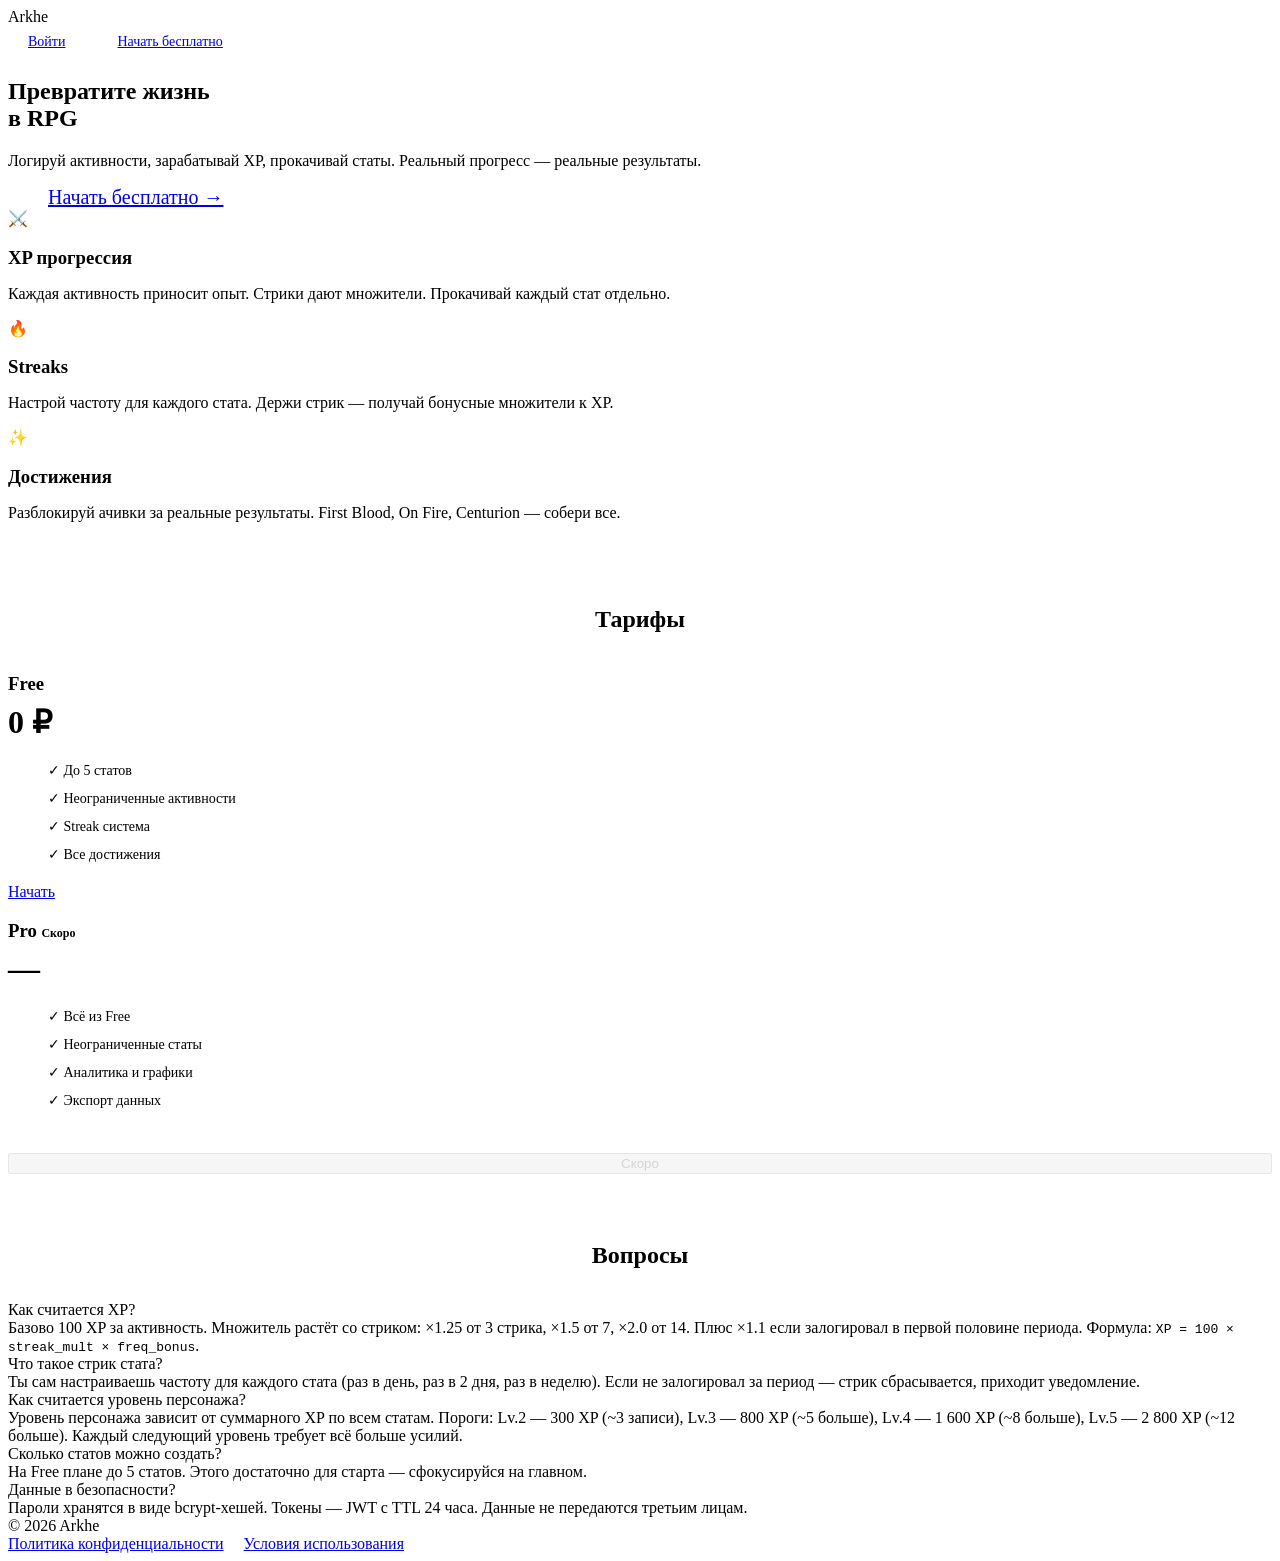
==== web/index.html @ 3afa222e "feat: Arkhe v1.0.0 — gamification RPG platform Complete implementation of Arkhe, a gamification SaaS" ====
<!DOCTYPE html>
<html lang="ru">
<head>
  <meta charset="UTF-8">
  <meta name="viewport" content="width=device-width, initial-scale=1.0">
  <title>Arkhe — Превратите жизнь в RPG</title>
  <meta name="description" content="Arkhe — геймификация реальной жизни. Логируй активности, прокачивай статы, расти каждый день.">
  <meta property="og:title" content="Arkhe — Превратите жизнь в RPG">
  <meta property="og:description" content="Логируй активности, зарабатывай XP, прокачивай персонажа.">
  <meta property="og:image" content="/assets/og.png">
  <link rel="stylesheet" href="/assets/style.css">
</head>
<body>
  <div class="container">
    <nav class="landing-nav">
      <div class="logo">Arkhe</div>
      <div style="display:flex;gap:12px;">
        <a href="/app.html" class="btn btn-ghost" style="padding:8px 20px;font-size:14px;">Войти</a>
        <a href="/app.html" class="btn btn-primary" style="padding:8px 20px;font-size:14px;">Начать бесплатно</a>
      </div>
    </nav>

    <!-- Hero -->
    <section class="hero">
      <h1>Превратите жизнь<br>в <span class="text-accent">RPG</span></h1>
      <p>Логируй активности, зарабатывай XP, прокачивай статы. Реальный прогресс — реальные результаты.</p>
      <a href="/app.html" class="btn btn-primary" style="font-size:20px;padding:16px 40px;">Начать бесплатно →</a>
    </section>

    <!-- Features -->
    <section>
      <div class="features-grid">
        <div class="feature-card">
          <div class="feature-icon">⚔️</div>
          <h3 style="margin-bottom:8px;">XP прогрессия</h3>
          <p class="text-muted">Каждая активность приносит опыт. Стрики дают множители. Прокачивай каждый стат отдельно.</p>
        </div>
        <div class="feature-card">
          <div class="feature-icon">🔥</div>
          <h3 style="margin-bottom:8px;">Streaks</h3>
          <p class="text-muted">Настрой частоту для каждого стата. Держи стрик — получай бонусные множители к XP.</p>
        </div>
        <div class="feature-card">
          <div class="feature-icon">✨</div>
          <h3 style="margin-bottom:8px;">Достижения</h3>
          <p class="text-muted">Разблокируй ачивки за реальные результаты. First Blood, On Fire, Centurion — собери все.</p>
        </div>
      </div>
    </section>

    <!-- Pricing -->
    <section style="padding:48px 0;">
      <h2 style="text-align:center;margin-bottom:40px;">Тарифы</h2>
      <div class="pricing-grid">
        <div class="pricing-card card">
          <h3 style="margin-bottom:8px;">Free</h3>
          <div style="font-size:32px;font-weight:600;margin-bottom:16px;">0 ₽</div>
          <ul style="list-style:none;color:var(--text-muted);font-size:14px;line-height:2;">
            <li>✓ До 5 статов</li>
            <li>✓ Неограниченные активности</li>
            <li>✓ Streak система</li>
            <li>✓ Все достижения</li>
          </ul>
          <a href="/app.html" class="btn btn-ghost" style="width:100%;margin-top:24px;">Начать</a>
        </div>
        <div class="pricing-card card featured">
          <h3 style="margin-bottom:8px;">Pro <span style="font-size:12px;color:var(--accent-glow);">Скоро</span></h3>
          <div style="font-size:32px;font-weight:600;margin-bottom:16px;">—</div>
          <ul style="list-style:none;color:var(--text-muted);font-size:14px;line-height:2;">
            <li>✓ Всё из Free</li>
            <li>✓ Неограниченные статы</li>
            <li>✓ Аналитика и графики</li>
            <li>✓ Экспорт данных</li>
          </ul>
          <button class="btn btn-primary" style="width:100%;margin-top:24px;opacity:0.5;" disabled>Скоро</button>
        </div>
      </div>
    </section>

    <!-- FAQ -->
    <section class="faq">
      <h2 style="text-align:center;margin-bottom:32px;">Вопросы</h2>
      <div class="faq-item">
        <div class="faq-q">Как считается XP?</div>
        <div class="faq-a">Базово 100 XP за активность. Множитель растёт со стриком: ×1.25 от 3 стрика, ×1.5 от 7, ×2.0 от 14. Плюс ×1.1 если залогировал в первой половине периода. Формула: <code>XP = 100 × streak_mult × freq_bonus</code>.</div>
      </div>
      <div class="faq-item">
        <div class="faq-q">Что такое стрик стата?</div>
        <div class="faq-a">Ты сам настраиваешь частоту для каждого стата (раз в день, раз в 2 дня, раз в неделю). Если не залогировал за период — стрик сбрасывается, приходит уведомление.</div>
      </div>
      <div class="faq-item">
        <div class="faq-q">Как считается уровень персонажа?</div>
        <div class="faq-a">Уровень персонажа зависит от суммарного XP по всем статам. Пороги: Lv.2 — 300 XP (~3 записи), Lv.3 — 800 XP (~5 больше), Lv.4 — 1 600 XP (~8 больше), Lv.5 — 2 800 XP (~12 больше). Каждый следующий уровень требует всё больше усилий.</div>
      </div>
      <div class="faq-item">
        <div class="faq-q">Сколько статов можно создать?</div>
        <div class="faq-a">На Free плане до 5 статов. Этого достаточно для старта — сфокусируйся на главном.</div>
      </div>
      <div class="faq-item">
        <div class="faq-q">Данные в безопасности?</div>
        <div class="faq-a">Пароли хранятся в виде bcrypt-хешей. Токены — JWT с TTL 24 часа. Данные не передаются третьим лицам.</div>
      </div>
    </section>

    <footer>
      <span>© 2026 Arkhe</span>
      <div style="display:flex;gap:20px;">
        <a href="/privacy.html">Политика конфиденциальности</a>
        <a href="/terms.html">Условия использования</a>
      </div>
    </footer>
  </div>
</body>
</html>
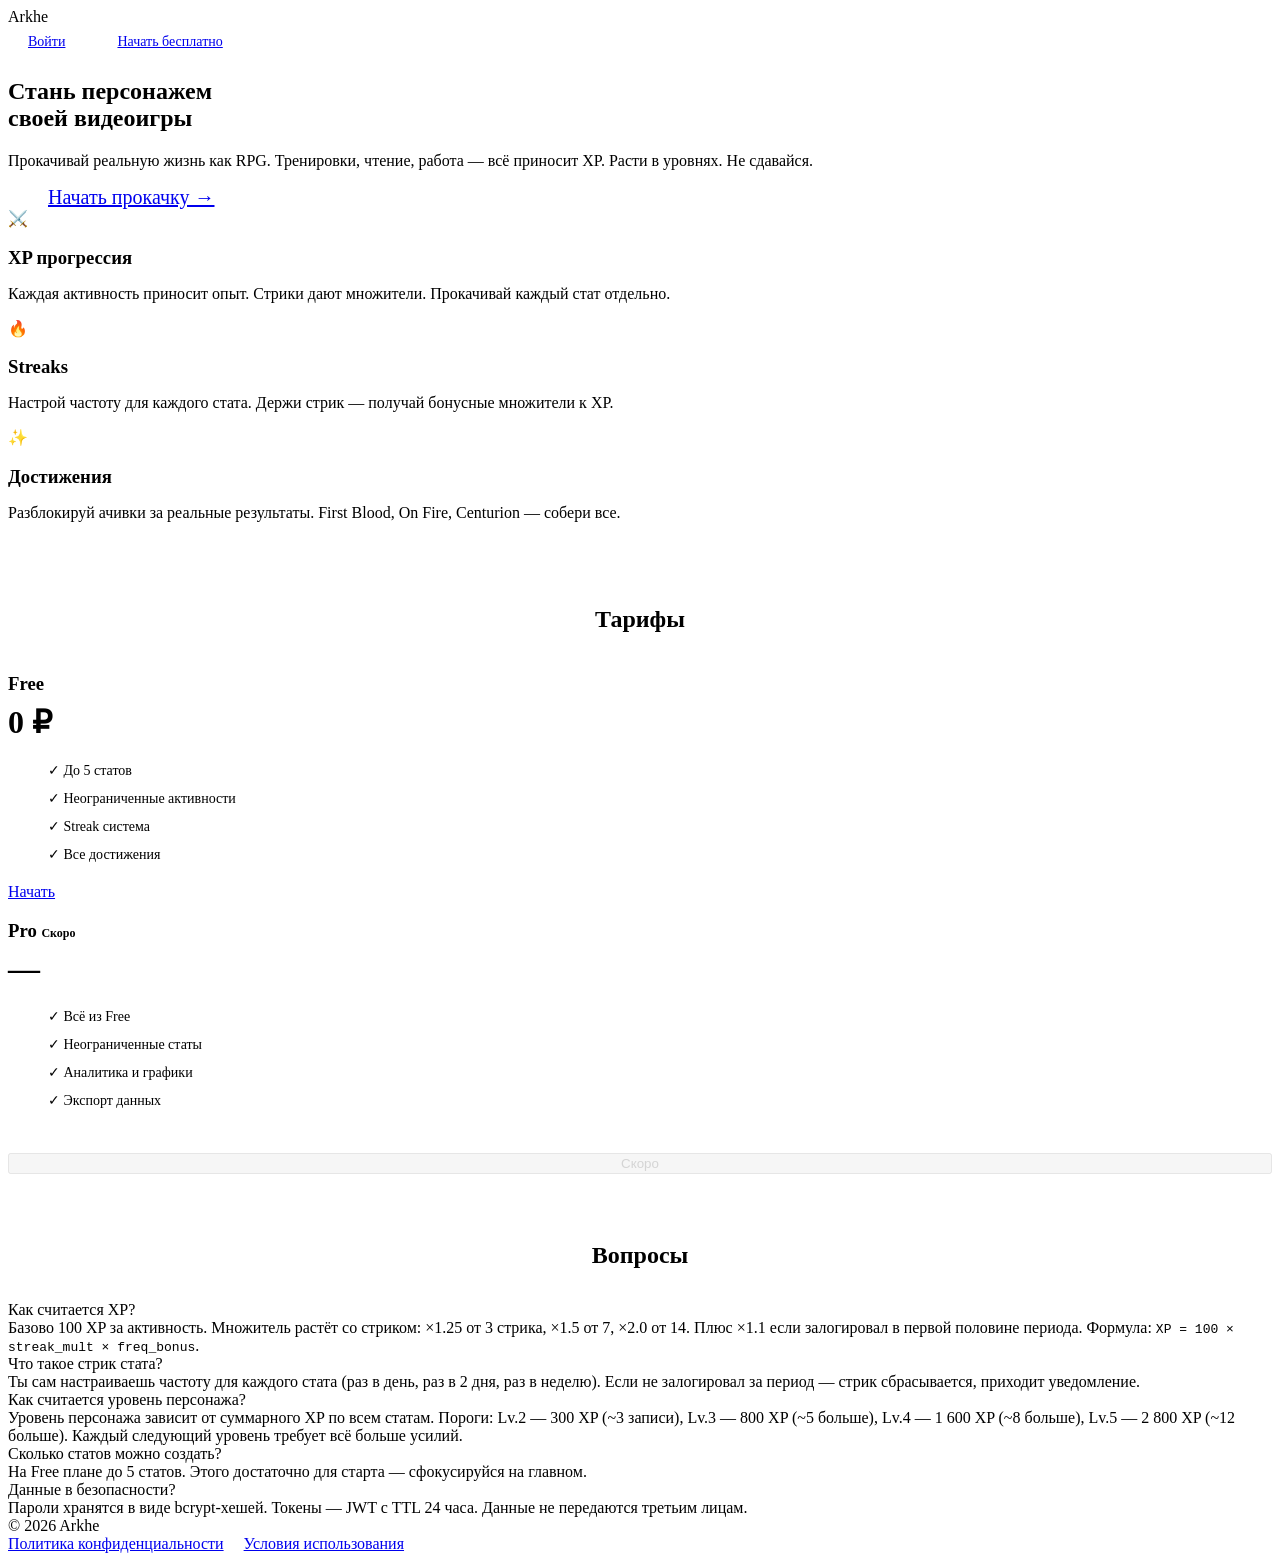
==== commit 700977fe: "feat: major feature update — mobile, i18n, achievements, analytics, UX - Mobile-first responsive red" ====
--- a/web/index.html
+++ b/web/index.html
@@ -22,9 +22,9 @@
 
     <!-- Hero -->
     <section class="hero">
-      <h1>Превратите жизнь<br>в <span class="text-accent">RPG</span></h1>
-      <p>Логируй активности, зарабатывай XP, прокачивай статы. Реальный прогресс — реальные результаты.</p>
-      <a href="/app.html" class="btn btn-primary" style="font-size:20px;padding:16px 40px;">Начать бесплатно →</a>
+      <h1>Стань персонажем<br>своей <span class="text-accent">видеоигры</span></h1>
+      <p>Прокачивай реальную жизнь как RPG. Тренировки, чтение, работа — всё приносит XP. Расти в уровнях. Не сдавайся.</p>
+      <a href="/app.html" class="btn btn-primary" style="font-size:20px;padding:16px 40px;">Начать прокачку →</a>
     </section>
 
     <!-- Features -->
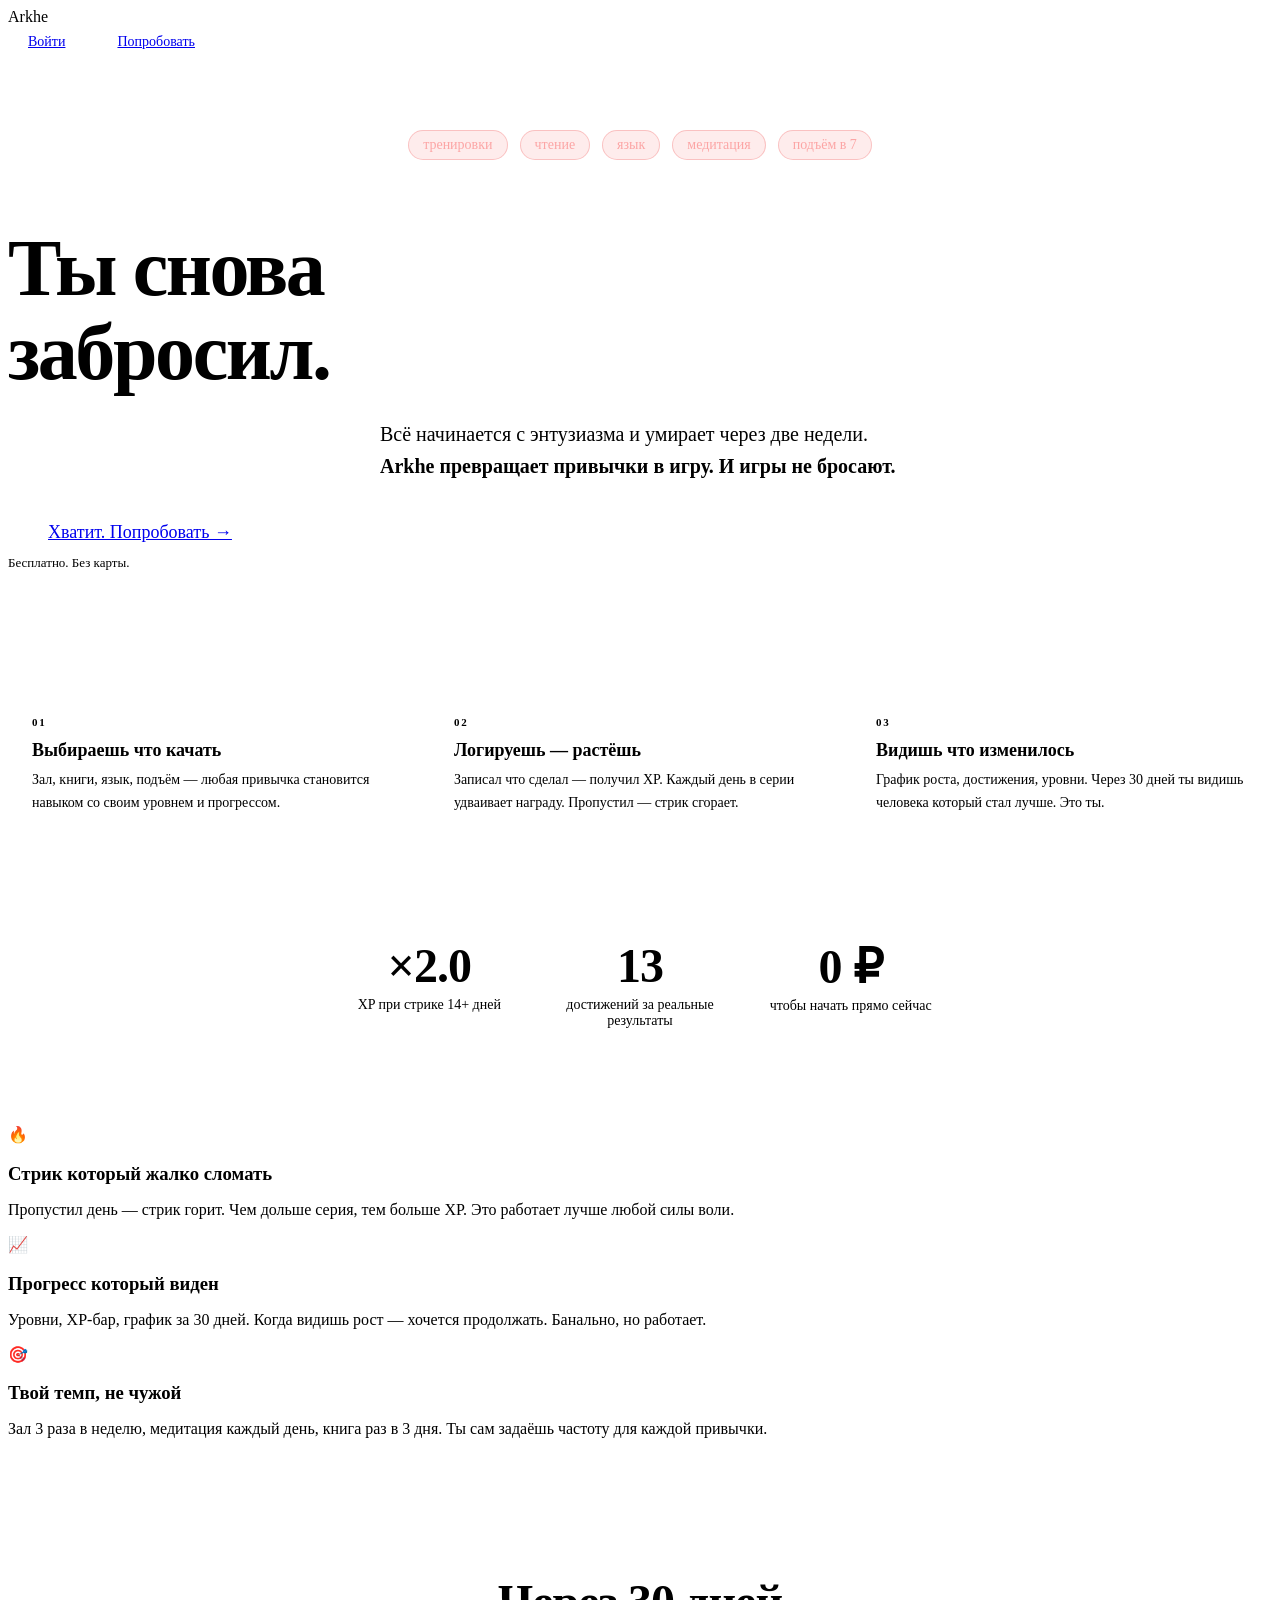
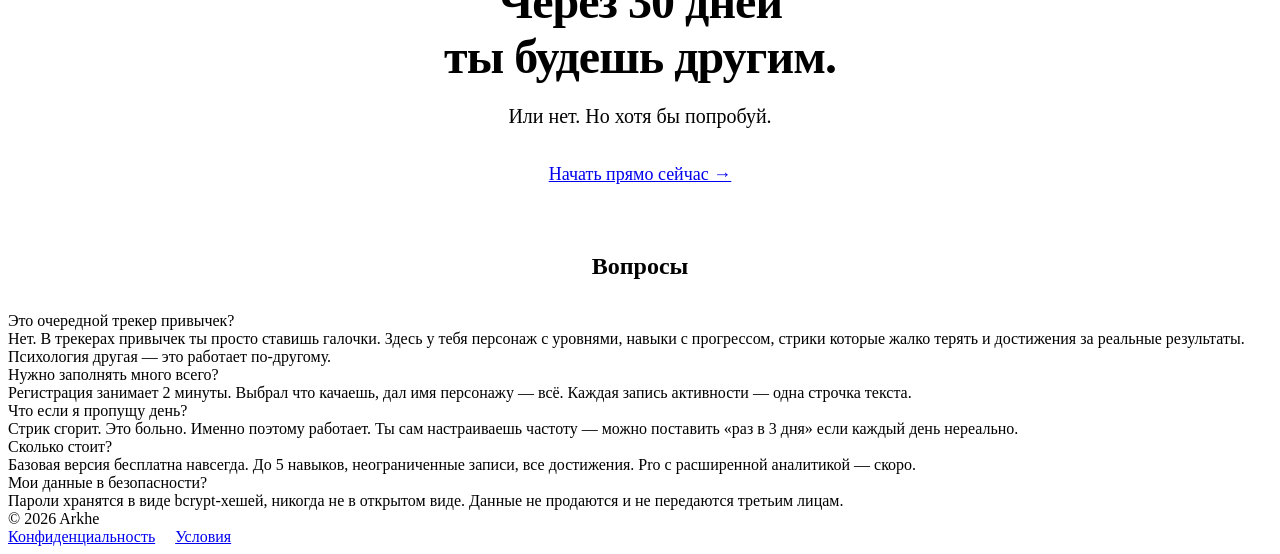
==== commit 897fc8ec: "feat: provocative landing redesign + CLAUDE.md Landing: new bold copy "Ты снова забросил" — hits pai" ====
--- a/web/index.html
+++ b/web/index.html
@@ -3,12 +3,126 @@
 <head>
   <meta charset="UTF-8">
   <meta name="viewport" content="width=device-width, initial-scale=1.0">
-  <title>Arkhe — Превратите жизнь в RPG</title>
-  <meta name="description" content="Arkhe — геймификация реальной жизни. Логируй активности, прокачивай статы, расти каждый день.">
-  <meta property="og:title" content="Arkhe — Превратите жизнь в RPG">
-  <meta property="og:description" content="Логируй активности, зарабатывай XP, прокачивай персонажа.">
+  <title>Arkhe — Ты снова забросил?</title>
+  <meta name="description" content="Тренировки. Язык. Чтение. Всё начинается и умирает через 2 недели. Arkhe превращает привычки в игру — и игры не бросают.">
+  <meta property="og:title" content="Ты снова забросил?">
+  <meta property="og:description" content="Arkhe превращает привычки в игру. И игры не бросают.">
   <meta property="og:image" content="/assets/og.png">
   <link rel="stylesheet" href="/assets/style.css">
+  <style>
+    /* ── Landing-only overrides ── */
+    .hero-punch {
+      font-size: clamp(40px, 8vw, 80px);
+      font-weight: 600;
+      letter-spacing: -0.03em;
+      line-height: 1.05;
+      margin-bottom: 24px;
+    }
+    .hero-punch .dim { color: var(--text-muted); }
+    .hero-punch .hit { color: var(--text); }
+
+    .hero-sub {
+      font-size: clamp(16px, 2.5vw, 20px);
+      color: var(--text-muted);
+      max-width: 520px;
+      margin: 0 auto 40px;
+      line-height: 1.6;
+    }
+    .hero-sub strong { color: var(--text); font-weight: 600; }
+
+    .pain-list {
+      display: flex;
+      gap: 12px;
+      justify-content: center;
+      flex-wrap: wrap;
+      margin-bottom: 20px;
+    }
+    .pain-tag {
+      background: rgba(239,68,68,0.1);
+      border: 1px solid rgba(239,68,68,0.25);
+      color: #fca5a5;
+      border-radius: 999px;
+      padding: 6px 14px;
+      font-size: 14px;
+      font-weight: 500;
+      animation: fadeIn 400ms ease both;
+    }
+
+    .hero-divider {
+      width: 40px;
+      height: 2px;
+      background: var(--accent);
+      margin: 32px auto;
+      border-radius: 999px;
+    }
+
+    .how-grid {
+      display: grid;
+      grid-template-columns: repeat(auto-fit, minmax(220px, 1fr));
+      gap: 2px;
+      background: var(--border);
+      border-radius: var(--radius);
+      overflow: hidden;
+      margin: 48px 0;
+    }
+    .how-step {
+      background: var(--surface);
+      padding: 28px 24px;
+    }
+    .how-num {
+      font-size: 11px;
+      font-weight: 700;
+      letter-spacing: 0.15em;
+      color: var(--accent-glow);
+      text-transform: uppercase;
+      margin-bottom: 12px;
+    }
+    .how-title { font-size: 18px; font-weight: 600; margin-bottom: 8px; }
+    .how-desc  { font-size: 14px; color: var(--text-muted); line-height: 1.6; }
+
+    .social-proof {
+      text-align: center;
+      padding: 48px 0;
+      border-top: 1px solid var(--border);
+      border-bottom: 1px solid var(--border);
+      margin: 48px 0;
+    }
+    .social-proof-num {
+      font-size: 48px;
+      font-weight: 600;
+      color: var(--accent-glow);
+      letter-spacing: -0.02em;
+    }
+    .social-proof-label {
+      font-size: 14px;
+      color: var(--text-muted);
+      margin-top: 4px;
+    }
+    .proof-grid {
+      display: grid;
+      grid-template-columns: repeat(3, 1fr);
+      gap: 32px;
+      max-width: 600px;
+      margin: 0 auto;
+    }
+
+    .cta-section {
+      text-align: center;
+      padding: 80px 0 48px;
+    }
+    .cta-section h2 {
+      font-size: clamp(28px, 5vw, 48px);
+      margin-bottom: 16px;
+      letter-spacing: -0.02em;
+    }
+
+    @media (max-width: 640px) {
+      .hero-punch { font-size: 36px; }
+      .how-grid { grid-template-columns: 1fr; }
+      .proof-grid { grid-template-columns: repeat(3, 1fr); gap: 16px; }
+      .social-proof-num { font-size: 32px; }
+    }
+  </style>
 </head>
 <body>
   <div class="container">
@@ -16,97 +130,130 @@
       <div class="logo">Arkhe</div>
       <div style="display:flex;gap:12px;">
         <a href="/app.html" class="btn btn-ghost" style="padding:8px 20px;font-size:14px;">Войти</a>
-        <a href="/app.html" class="btn btn-primary" style="padding:8px 20px;font-size:14px;">Начать бесплатно</a>
+        <a href="/app.html" class="btn btn-primary" style="padding:8px 20px;font-size:14px;">Попробовать</a>
       </div>
     </nav>
 
     <!-- Hero -->
-    <section class="hero">
-      <h1>Стань персонажем<br>своей <span class="text-accent">видеоигры</span></h1>
-      <p>Прокачивай реальную жизнь как RPG. Тренировки, чтение, работа — всё приносит XP. Расти в уровнях. Не сдавайся.</p>
-      <a href="/app.html" class="btn btn-primary" style="font-size:20px;padding:16px 40px;">Начать прокачку →</a>
-    </section>
+    <section class="hero" style="padding:72px 0 56px;">
+      <div class="pain-list">
+        <span class="pain-tag">тренировки</span>
+        <span class="pain-tag" style="animation-delay:80ms">чтение</span>
+        <span class="pain-tag" style="animation-delay:160ms">язык</span>
+        <span class="pain-tag" style="animation-delay:240ms">медитация</span>
+        <span class="pain-tag" style="animation-delay:320ms">подъём в 7</span>
+      </div>
+      <h1 class="hero-punch">
+        <span class="dim">Ты снова</span><br>
+        <span class="hit">забросил.</span>
+      </h1>
+      <p class="hero-sub">
+        Всё начинается с энтузиазма и умирает через две недели.<br>
+        <strong>Arkhe превращает привычки в игру. И игры не бросают.</strong>
+      </p>
+      <a href="/app.html" class="btn btn-primary" style="font-size:18px;padding:16px 40px;">
+        Хватит. Попробовать →
+      </a>
+      <p style="font-size:13px;color:var(--text-muted);margin-top:12px;">Бесплатно. Без карты.</p>
+    </section>
+
+    <!-- How it works -->
+    <div class="how-grid">
+      <div class="how-step">
+        <div class="how-num">01</div>
+        <div class="how-title">Выбираешь что качать</div>
+        <div class="how-desc">Зал, книги, язык, подъём — любая привычка становится навыком со своим уровнем и прогрессом.</div>
+      </div>
+      <div class="how-step">
+        <div class="how-num">02</div>
+        <div class="how-title">Логируешь — растёшь</div>
+        <div class="how-desc">Записал что сделал — получил XP. Каждый день в серии удваивает награду. Пропустил — стрик сгорает.</div>
+      </div>
+      <div class="how-step">
+        <div class="how-num">03</div>
+        <div class="how-title">Видишь что изменилось</div>
+        <div class="how-desc">График роста, достижения, уровни. Через 30 дней ты видишь человека который стал лучше. Это ты.</div>
+      </div>
+    </div>
+
+    <!-- Social proof -->
+    <div class="social-proof">
+      <div class="proof-grid">
+        <div>
+          <div class="social-proof-num">×2.0</div>
+          <div class="social-proof-label">XP при стрике 14+ дней</div>
+        </div>
+        <div>
+          <div class="social-proof-num">13</div>
+          <div class="social-proof-label">достижений за реальные результаты</div>
+        </div>
+        <div>
+          <div class="social-proof-num">0 ₽</div>
+          <div class="social-proof-label">чтобы начать прямо сейчас</div>
+        </div>
+      </div>
+    </div>
 
     <!-- Features -->
     <section>
       <div class="features-grid">
         <div class="feature-card">
-          <div class="feature-icon">⚔️</div>
-          <h3 style="margin-bottom:8px;">XP прогрессия</h3>
-          <p class="text-muted">Каждая активность приносит опыт. Стрики дают множители. Прокачивай каждый стат отдельно.</p>
+          <div class="feature-icon">🔥</div>
+          <h3 style="margin-bottom:8px;">Стрик который жалко сломать</h3>
+          <p class="text-muted">Пропустил день — стрик горит. Чем дольше серия, тем больше XP. Это работает лучше любой силы воли.</p>
         </div>
         <div class="feature-card">
-          <div class="feature-icon">🔥</div>
-          <h3 style="margin-bottom:8px;">Streaks</h3>
-          <p class="text-muted">Настрой частоту для каждого стата. Держи стрик — получай бонусные множители к XP.</p>
+          <div class="feature-icon">📈</div>
+          <h3 style="margin-bottom:8px;">Прогресс который виден</h3>
+          <p class="text-muted">Уровни, XP-бар, график за 30 дней. Когда видишь рост — хочется продолжать. Банально, но работает.</p>
         </div>
         <div class="feature-card">
-          <div class="feature-icon">✨</div>
-          <h3 style="margin-bottom:8px;">Достижения</h3>
-          <p class="text-muted">Разблокируй ачивки за реальные результаты. First Blood, On Fire, Centurion — собери все.</p>
-        </div>
-      </div>
-    </section>
-
-    <!-- Pricing -->
-    <section style="padding:48px 0;">
-      <h2 style="text-align:center;margin-bottom:40px;">Тарифы</h2>
-      <div class="pricing-grid">
-        <div class="pricing-card card">
-          <h3 style="margin-bottom:8px;">Free</h3>
-          <div style="font-size:32px;font-weight:600;margin-bottom:16px;">0 ₽</div>
-          <ul style="list-style:none;color:var(--text-muted);font-size:14px;line-height:2;">
-            <li>✓ До 5 статов</li>
-            <li>✓ Неограниченные активности</li>
-            <li>✓ Streak система</li>
-            <li>✓ Все достижения</li>
-          </ul>
-          <a href="/app.html" class="btn btn-ghost" style="width:100%;margin-top:24px;">Начать</a>
-        </div>
-        <div class="pricing-card card featured">
-          <h3 style="margin-bottom:8px;">Pro <span style="font-size:12px;color:var(--accent-glow);">Скоро</span></h3>
-          <div style="font-size:32px;font-weight:600;margin-bottom:16px;">—</div>
-          <ul style="list-style:none;color:var(--text-muted);font-size:14px;line-height:2;">
-            <li>✓ Всё из Free</li>
-            <li>✓ Неограниченные статы</li>
-            <li>✓ Аналитика и графики</li>
-            <li>✓ Экспорт данных</li>
-          </ul>
-          <button class="btn btn-primary" style="width:100%;margin-top:24px;opacity:0.5;" disabled>Скоро</button>
-        </div>
-      </div>
+          <div class="feature-icon">🎯</div>
+          <h3 style="margin-bottom:8px;">Твой темп, не чужой</h3>
+          <p class="text-muted">Зал 3 раза в неделю, медитация каждый день, книга раз в 3 дня. Ты сам задаёшь частоту для каждой привычки.</p>
+        </div>
+      </div>
+    </section>
+
+    <!-- CTA -->
+    <section class="cta-section">
+      <h2>Через 30 дней<br><span class="text-accent">ты будешь другим.</span></h2>
+      <p class="hero-sub" style="margin-bottom:32px;">Или нет. Но хотя бы попробуй.</p>
+      <a href="/app.html" class="btn btn-primary" style="font-size:18px;padding:16px 40px;">
+        Начать прямо сейчас →
+      </a>
     </section>
 
     <!-- FAQ -->
     <section class="faq">
       <h2 style="text-align:center;margin-bottom:32px;">Вопросы</h2>
       <div class="faq-item">
-        <div class="faq-q">Как считается XP?</div>
-        <div class="faq-a">Базово 100 XP за активность. Множитель растёт со стриком: ×1.25 от 3 стрика, ×1.5 от 7, ×2.0 от 14. Плюс ×1.1 если залогировал в первой половине периода. Формула: <code>XP = 100 × streak_mult × freq_bonus</code>.</div>
-      </div>
-      <div class="faq-item">
-        <div class="faq-q">Что такое стрик стата?</div>
-        <div class="faq-a">Ты сам настраиваешь частоту для каждого стата (раз в день, раз в 2 дня, раз в неделю). Если не залогировал за период — стрик сбрасывается, приходит уведомление.</div>
-      </div>
-      <div class="faq-item">
-        <div class="faq-q">Как считается уровень персонажа?</div>
-        <div class="faq-a">Уровень персонажа зависит от суммарного XP по всем статам. Пороги: Lv.2 — 300 XP (~3 записи), Lv.3 — 800 XP (~5 больше), Lv.4 — 1 600 XP (~8 больше), Lv.5 — 2 800 XP (~12 больше). Каждый следующий уровень требует всё больше усилий.</div>
-      </div>
-      <div class="faq-item">
-        <div class="faq-q">Сколько статов можно создать?</div>
-        <div class="faq-a">На Free плане до 5 статов. Этого достаточно для старта — сфокусируйся на главном.</div>
-      </div>
-      <div class="faq-item">
-        <div class="faq-q">Данные в безопасности?</div>
-        <div class="faq-a">Пароли хранятся в виде bcrypt-хешей. Токены — JWT с TTL 24 часа. Данные не передаются третьим лицам.</div>
+        <div class="faq-q">Это очередной трекер привычек?</div>
+        <div class="faq-a">Нет. В трекерах привычек ты просто ставишь галочки. Здесь у тебя персонаж с уровнями, навыки с прогрессом, стрики которые жалко терять и достижения за реальные результаты. Психология другая — это работает по-другому.</div>
+      </div>
+      <div class="faq-item">
+        <div class="faq-q">Нужно заполнять много всего?</div>
+        <div class="faq-a">Регистрация занимает 2 минуты. Выбрал что качаешь, дал имя персонажу — всё. Каждая запись активности — одна строчка текста.</div>
+      </div>
+      <div class="faq-item">
+        <div class="faq-q">Что если я пропущу день?</div>
+        <div class="faq-a">Стрик сгорит. Это больно. Именно поэтому работает. Ты сам настраиваешь частоту — можно поставить «раз в 3 дня» если каждый день нереально.</div>
+      </div>
+      <div class="faq-item">
+        <div class="faq-q">Сколько стоит?</div>
+        <div class="faq-a">Базовая версия бесплатна навсегда. До 5 навыков, неограниченные записи, все достижения. Pro с расширенной аналитикой — скоро.</div>
+      </div>
+      <div class="faq-item">
+        <div class="faq-q">Мои данные в безопасности?</div>
+        <div class="faq-a">Пароли хранятся в виде bcrypt-хешей, никогда не в открытом виде. Данные не продаются и не передаются третьим лицам.</div>
       </div>
     </section>
 
     <footer>
       <span>© 2026 Arkhe</span>
       <div style="display:flex;gap:20px;">
-        <a href="/privacy.html">Политика конфиденциальности</a>
-        <a href="/terms.html">Условия использования</a>
+        <a href="/privacy.html">Конфиденциальность</a>
+        <a href="/terms.html">Условия</a>
       </div>
     </footer>
   </div>
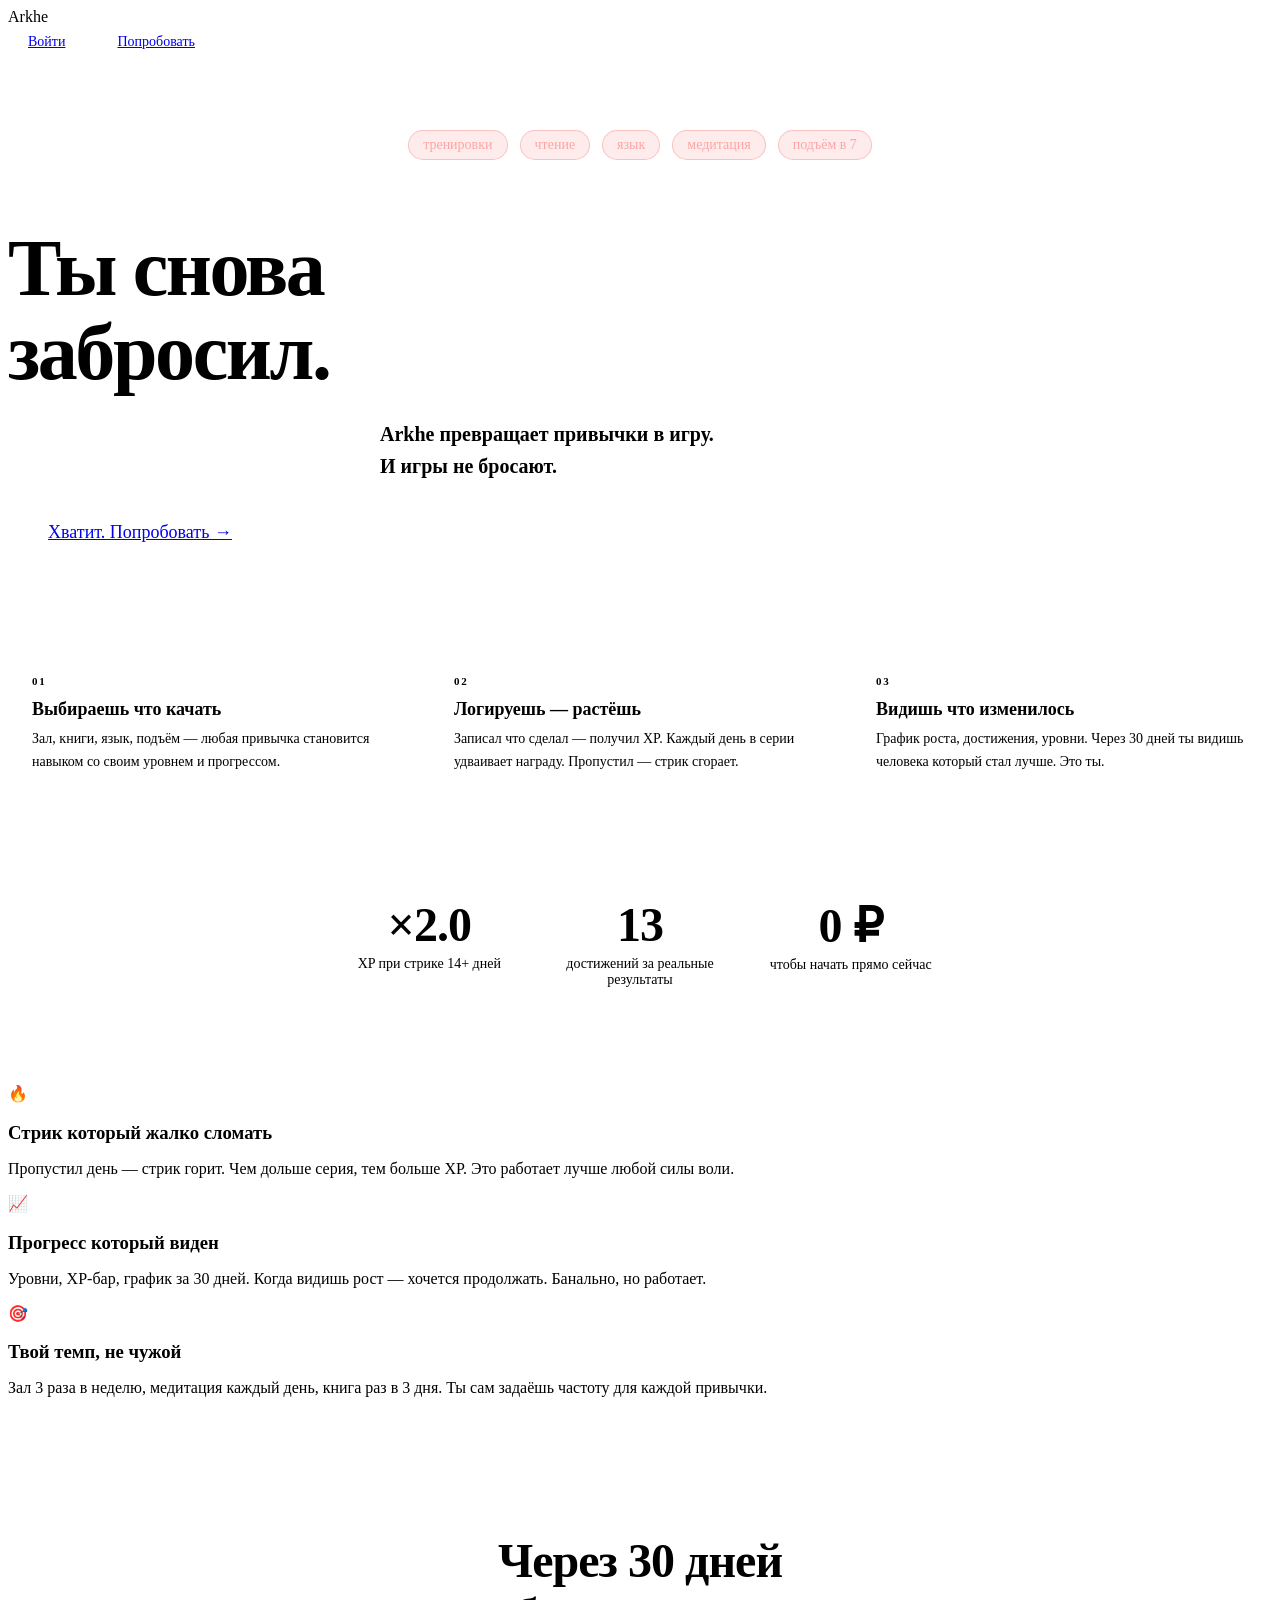
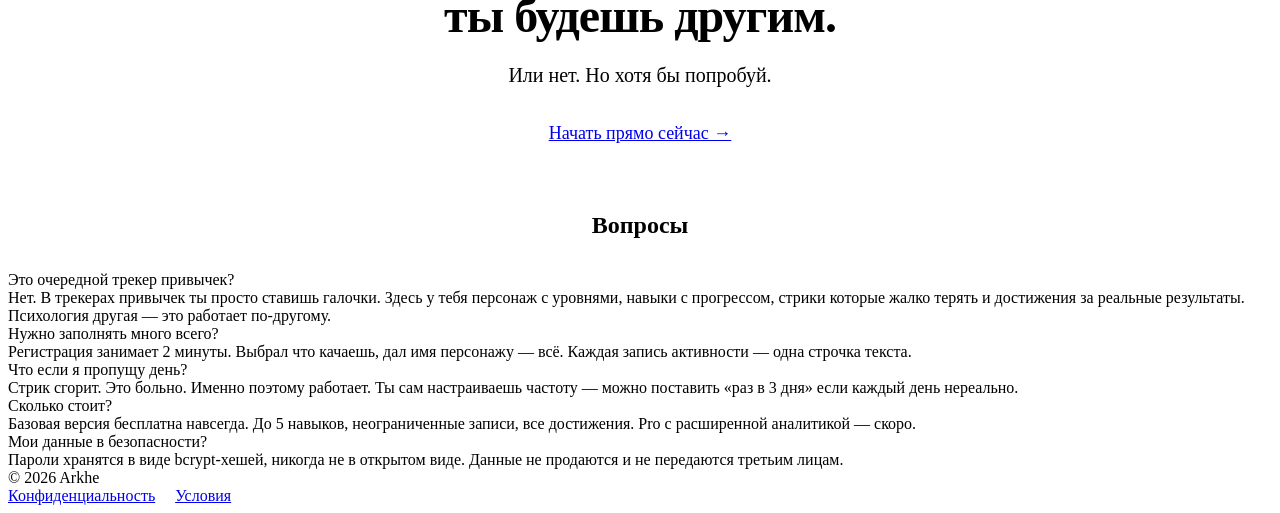
==== commit d1341b3f: "feat: polish UI — custom cursor, modals centered, achievement overlays, dashboard restructure - Cust" ====
--- a/web/index.html
+++ b/web/index.html
@@ -9,6 +9,7 @@
   <meta property="og:description" content="Arkhe превращает привычки в игру. И игры не бросают.">
   <meta property="og:image" content="/assets/og.png">
   <link rel="stylesheet" href="/assets/style.css">
+  <style>body { cursor: none; } a, button, [onclick] { cursor: none; }</style>
   <style>
     /* ── Landing-only overrides ── */
     .hero-punch {
@@ -125,6 +126,8 @@
   </style>
 </head>
 <body>
+  <div class="cursor-dot" id="cursor-dot"></div>
+  <div class="cursor-ring" id="cursor-ring"></div>
   <div class="container">
     <nav class="landing-nav">
       <div class="logo">Arkhe</div>
@@ -148,13 +151,11 @@
         <span class="hit">забросил.</span>
       </h1>
       <p class="hero-sub">
-        Всё начинается с энтузиазма и умирает через две недели.<br>
-        <strong>Arkhe превращает привычки в игру. И игры не бросают.</strong>
+        <strong>Arkhe превращает привычки в игру.<br>И игры не бросают.</strong>
       </p>
       <a href="/app.html" class="btn btn-primary" style="font-size:18px;padding:16px 40px;">
         Хватит. Попробовать →
       </a>
-      <p style="font-size:13px;color:var(--text-muted);margin-top:12px;">Бесплатно. Без карты.</p>
     </section>
 
     <!-- How it works -->
@@ -257,5 +258,22 @@
       </div>
     </footer>
   </div>
+  <script>
+    if (!window.matchMedia('(pointer: coarse)').matches) {
+      const dot = document.getElementById('cursor-dot');
+      const ring = document.getElementById('cursor-ring');
+      let mx=-100,my=-100,rx=-100,ry=-100;
+      document.addEventListener('mousemove', e=>{mx=e.clientX;my=e.clientY;});
+      document.addEventListener('mousedown', ()=>dot.classList.add('cursor-click'));
+      document.addEventListener('mouseup', ()=>dot.classList.remove('cursor-click'));
+      document.addEventListener('mouseover', e=>{
+        if(e.target.closest('a,button,[onclick]')){dot.classList.add('cursor-hover');ring.classList.add('cursor-hover');}
+      });
+      document.addEventListener('mouseout', e=>{
+        if(e.target.closest('a,button,[onclick]')){dot.classList.remove('cursor-hover');ring.classList.remove('cursor-hover');}
+      });
+      (function loop(){dot.style.left=mx+'px';dot.style.top=my+'px';rx+=(mx-rx)*0.14;ry+=(my-ry)*0.14;ring.style.left=rx+'px';ring.style.top=ry+'px';requestAnimationFrame(loop);})();
+    }
+  </script>
 </body>
 </html>
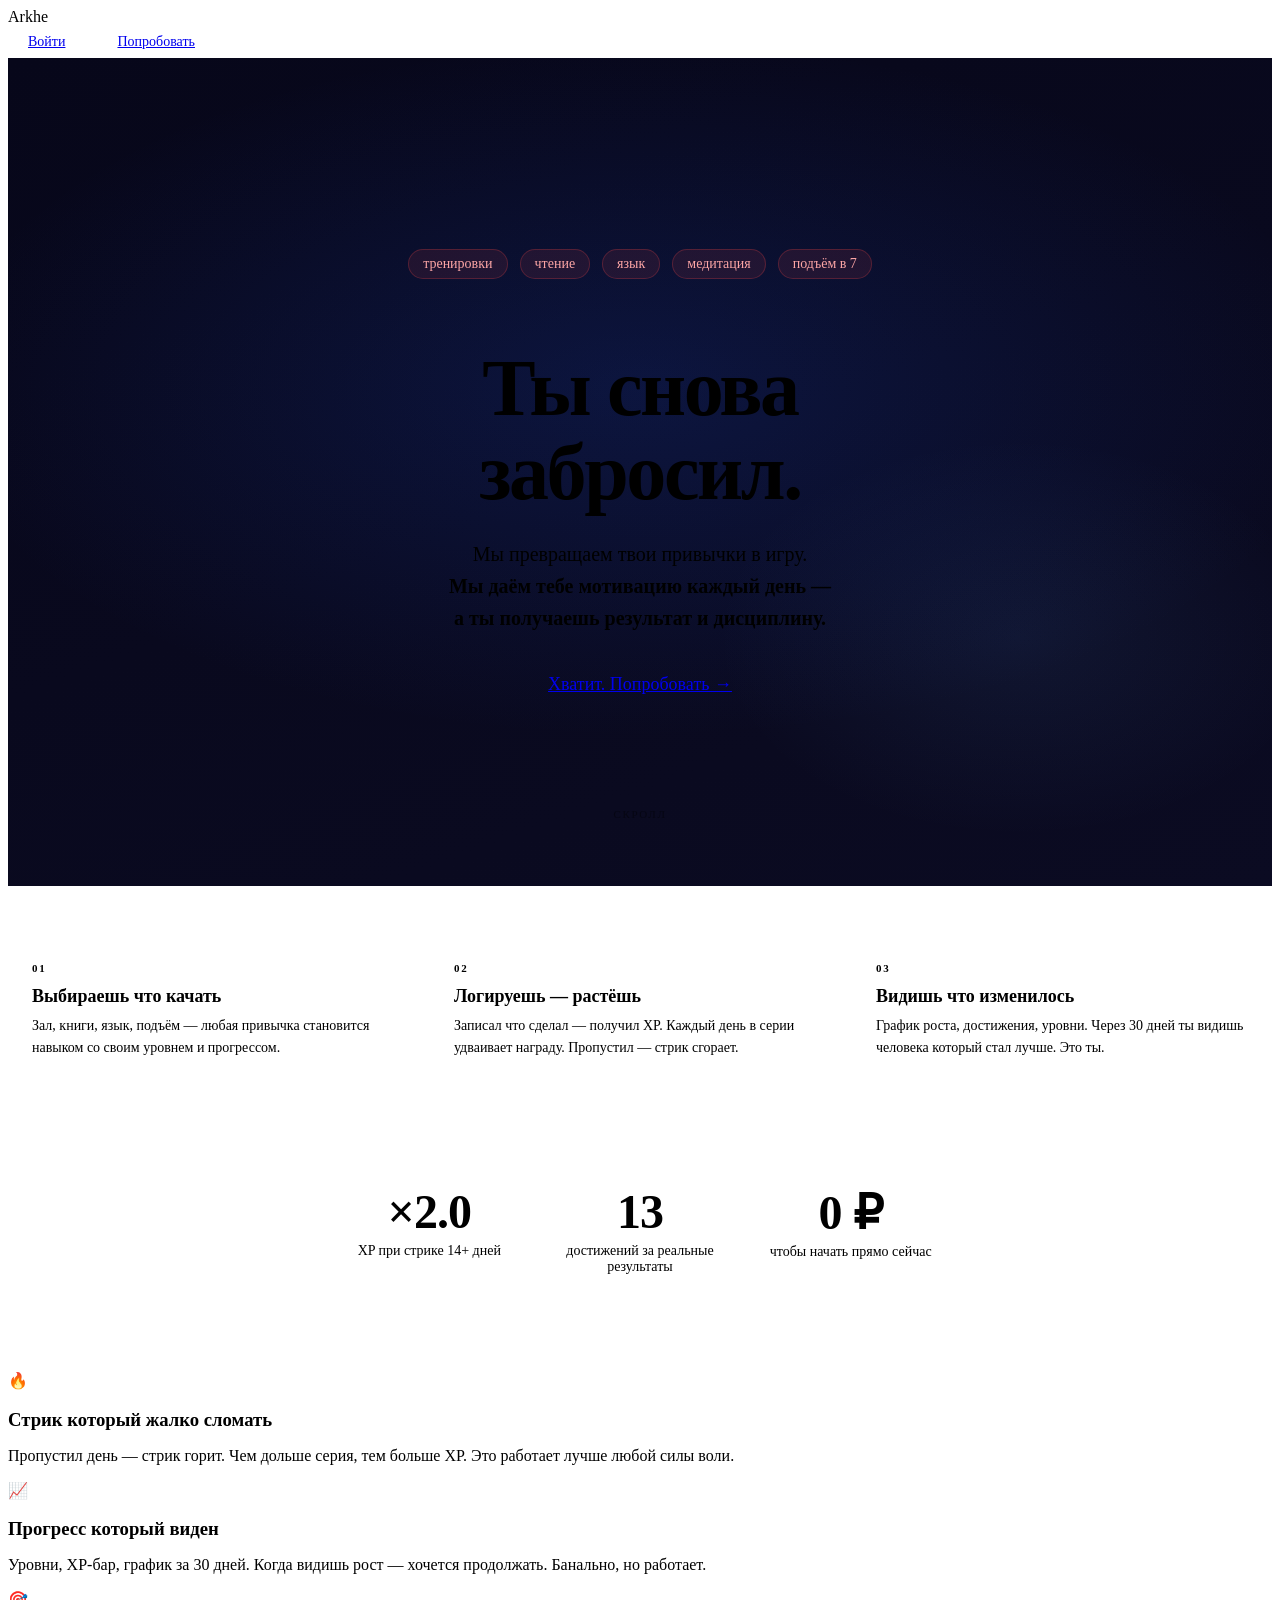
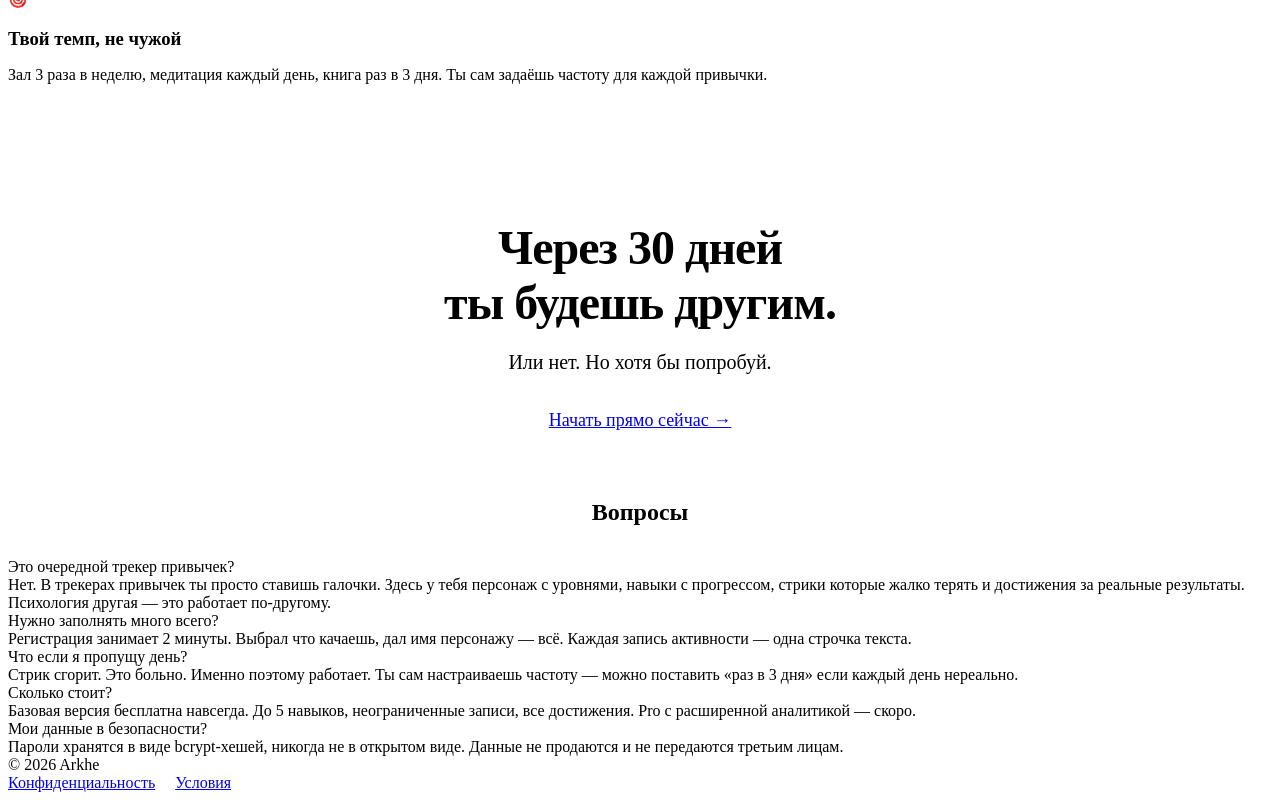
==== commit fad4738a: "feat: visual overhaul — blue theme, light mode, vortex bg, landing parallax - Dark theme accent: pur" ====
--- a/web/index.html
+++ b/web/index.html
@@ -9,7 +9,73 @@
   <meta property="og:description" content="Arkhe превращает привычки в игру. И игры не бросают.">
   <meta property="og:image" content="/assets/og.png">
   <link rel="stylesheet" href="/assets/style.css">
-  <style>body { cursor: none; } a, button, [onclick] { cursor: none; }</style>
+  <style>
+    body { cursor: none; } a, button, [onclick] { cursor: none; }
+
+    .landing-hero {
+      position: relative;
+      padding: 0;
+      min-height: 92vh;
+      display: flex;
+      align-items: center;
+      justify-content: center;
+      overflow: hidden;
+    }
+    .hero-bg-layers {
+      position: absolute;
+      inset: 0;
+      z-index: 0;
+    }
+    .hero-bg-layer {
+      position: absolute;
+      inset: 0;
+      opacity: 0;
+      transition: opacity 1.2s ease;
+      background-size: cover;
+      background-position: center;
+    }
+    .hero-bg-layer.active { opacity: 1; }
+
+    /* Three atmospheric gradient scenes */
+    #hbg0 {
+      background: radial-gradient(ellipse 80% 60% at 50% 40%, rgba(29,78,216,0.18) 0%, transparent 70%),
+                  radial-gradient(ellipse 40% 40% at 80% 70%, rgba(96,165,250,0.08) 0%, transparent 60%),
+                  linear-gradient(160deg, #07071a 0%, #0b0b22 100%);
+    }
+    #hbg1 {
+      background: radial-gradient(ellipse 70% 50% at 30% 60%, rgba(37,99,235,0.2) 0%, transparent 65%),
+                  radial-gradient(ellipse 50% 40% at 70% 30%, rgba(147,197,253,0.06) 0%, transparent 55%),
+                  linear-gradient(200deg, #060614 0%, #0d0d25 100%);
+    }
+    #hbg2 {
+      background: radial-gradient(ellipse 90% 55% at 60% 50%, rgba(29,78,216,0.15) 0%, transparent 70%),
+                  radial-gradient(ellipse 35% 45% at 20% 80%, rgba(96,165,250,0.1) 0%, transparent 60%),
+                  linear-gradient(140deg, #080818 0%, #0a0a20 100%);
+    }
+
+    .hero-content {
+      position: relative;
+      z-index: 1;
+      text-align: center;
+      padding: 80px 24px;
+    }
+    .hero-scroll-hint {
+      position: absolute;
+      bottom: 28px;
+      left: 50%;
+      transform: translateX(-50%);
+      z-index: 1;
+      display: flex;
+      flex-direction: column;
+      align-items: center;
+      gap: 6px;
+      opacity: 0.4;
+      animation: fadeIn 1s ease 1.5s both;
+    }
+    .hero-scroll-hint span { font-size: 11px; letter-spacing: 0.15em; text-transform: uppercase; color: var(--text-muted); }
+    .scroll-arrow { width: 1px; height: 32px; background: linear-gradient(to bottom, transparent, var(--text-muted)); animation: scrollPulse 2s ease infinite; }
+    @keyframes scrollPulse { 0%,100% { opacity: 0.3; } 50% { opacity: 0.8; } }
+  </style>
   <style>
     /* ── Landing-only overrides ── */
     .hero-punch {
@@ -138,24 +204,36 @@
     </nav>
 
     <!-- Hero -->
-    <section class="hero" style="padding:72px 0 56px;">
-      <div class="pain-list">
-        <span class="pain-tag">тренировки</span>
-        <span class="pain-tag" style="animation-delay:80ms">чтение</span>
-        <span class="pain-tag" style="animation-delay:160ms">язык</span>
-        <span class="pain-tag" style="animation-delay:240ms">медитация</span>
-        <span class="pain-tag" style="animation-delay:320ms">подъём в 7</span>
-      </div>
-      <h1 class="hero-punch">
-        <span class="dim">Ты снова</span><br>
-        <span class="hit">забросил.</span>
-      </h1>
-      <p class="hero-sub">
-        <strong>Arkhe превращает привычки в игру.<br>И игры не бросают.</strong>
-      </p>
-      <a href="/app.html" class="btn btn-primary" style="font-size:18px;padding:16px 40px;">
-        Хватит. Попробовать →
-      </a>
+    <section class="hero landing-hero" id="landing-hero">
+      <div class="hero-bg-layers">
+        <div class="hero-bg-layer" id="hbg0"></div>
+        <div class="hero-bg-layer" id="hbg1"></div>
+        <div class="hero-bg-layer" id="hbg2"></div>
+      </div>
+      <div class="hero-content">
+        <div class="pain-list">
+          <span class="pain-tag">тренировки</span>
+          <span class="pain-tag" style="animation-delay:80ms">чтение</span>
+          <span class="pain-tag" style="animation-delay:160ms">язык</span>
+          <span class="pain-tag" style="animation-delay:240ms">медитация</span>
+          <span class="pain-tag" style="animation-delay:320ms">подъём в 7</span>
+        </div>
+        <h1 class="hero-punch">
+          <span class="dim">Ты снова</span><br>
+          <span class="hit">забросил.</span>
+        </h1>
+        <p class="hero-sub">
+          Мы превращаем твои привычки в игру.<br>
+          <strong>Мы даём тебе мотивацию каждый день —<br>а ты получаешь результат и дисциплину.</strong>
+        </p>
+        <a href="/app.html" class="btn btn-primary" style="font-size:18px;padding:16px 40px;">
+          Хватит. Попробовать →
+        </a>
+      </div>
+      <div class="hero-scroll-hint">
+        <span>скролл</span>
+        <div class="scroll-arrow"></div>
+      </div>
     </section>
 
     <!-- How it works -->
@@ -258,6 +336,53 @@
       </div>
     </footer>
   </div>
+  <script>
+    // Apply saved theme
+    if (localStorage.getItem('arkhe_theme') === 'light') {
+      document.documentElement.classList.add('light');
+    }
+
+    // Hero background crossfade on scroll + mouse parallax
+    (function() {
+      const layers = [document.getElementById('hbg0'), document.getElementById('hbg1'), document.getElementById('hbg2')];
+      let current = 0;
+      layers[0].classList.add('active');
+
+      // Auto-cycle every 4s
+      let interval = setInterval(() => {
+        layers[current].classList.remove('active');
+        current = (current + 1) % layers.length;
+        layers[current].classList.add('active');
+      }, 4000);
+
+      // Pause on interaction, resume after
+      document.getElementById('landing-hero').addEventListener('click', () => {
+        clearInterval(interval);
+        setTimeout(() => {
+          interval = setInterval(() => {
+            layers[current].classList.remove('active');
+            current = (current + 1) % layers.length;
+            layers[current].classList.add('active');
+          }, 4000);
+        }, 8000);
+      });
+
+      // Mouse parallax on hero
+      const hero = document.getElementById('landing-hero');
+      hero.addEventListener('mousemove', e => {
+        const rect = hero.getBoundingClientRect();
+        const x = ((e.clientX - rect.left) / rect.width - 0.5) * 2;
+        const y = ((e.clientY - rect.top)  / rect.height - 0.5) * 2;
+        layers.forEach((l, i) => {
+          const depth = (i + 1) * 12;
+          l.style.transform = `translate(${x * depth}px, ${y * depth * 0.5}px) scale(1.08)`;
+        });
+      });
+      hero.addEventListener('mouseleave', () => {
+        layers.forEach(l => { l.style.transform = 'translate(0,0) scale(1)'; });
+      });
+    })();
+  </script>
   <script>
     if (!window.matchMedia('(pointer: coarse)').matches) {
       const dot = document.getElementById('cursor-dot');
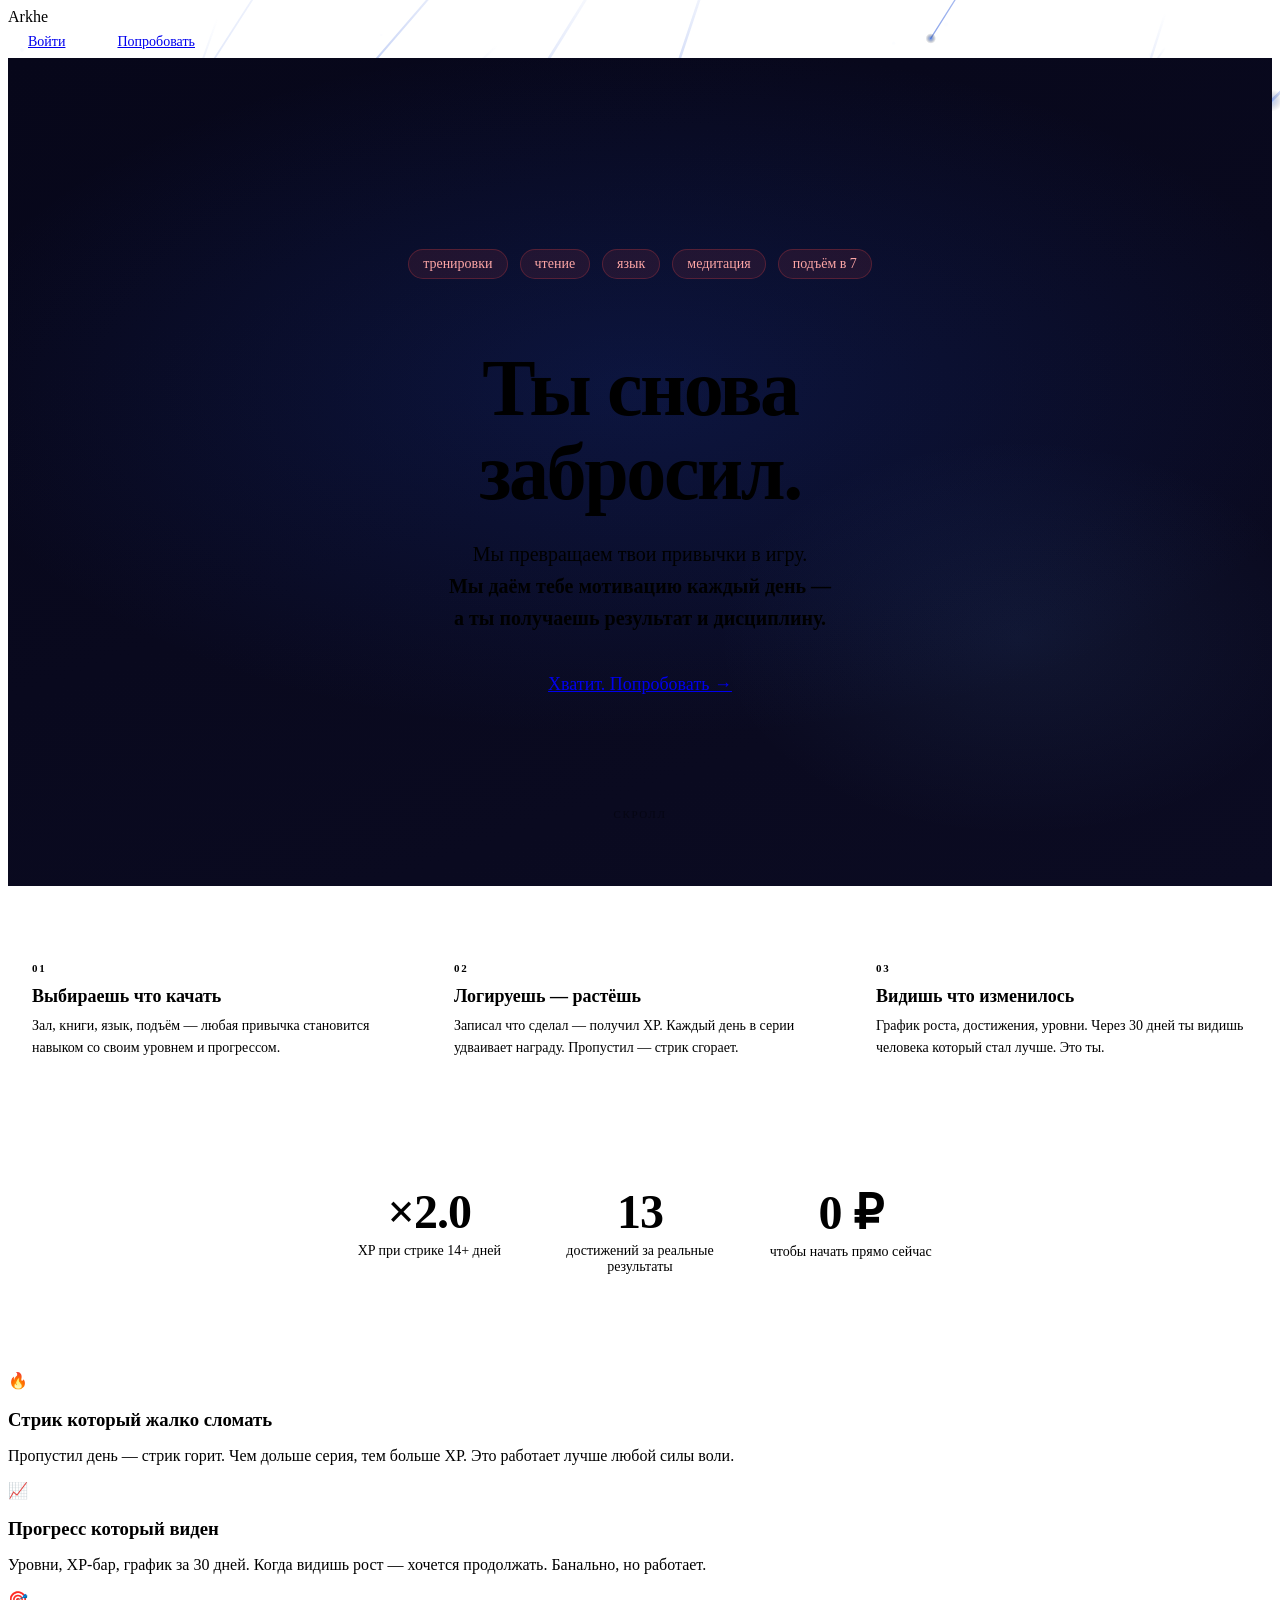
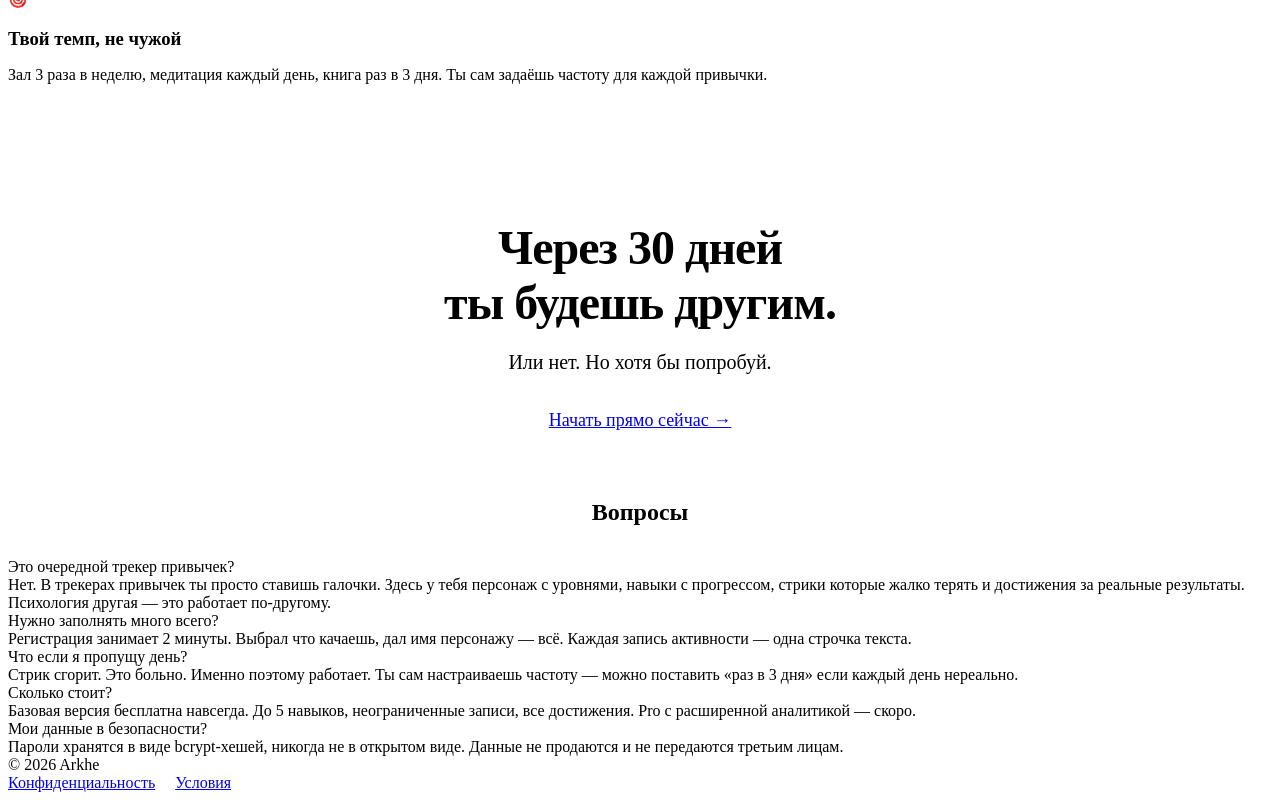
==== commit f9e64a9d: "feat: meteors on scroll, brighter vortex, menu fix, system theme - Landing: canvas starfield + comet" ====
--- a/web/index.html
+++ b/web/index.html
@@ -337,10 +337,116 @@
     </footer>
   </div>
   <script>
-    // Apply saved theme
-    if (localStorage.getItem('arkhe_theme') === 'light') {
+    // Apply saved theme (system fallback)
+    var _t = localStorage.getItem('arkhe_theme');
+    if ((_t === 'light') || (!_t && window.matchMedia('(prefers-color-scheme:light)').matches))
       document.documentElement.classList.add('light');
-    }
+
+    // ── Space canvas: stars + scroll-triggered meteors ──────────────────────────
+    (function() {
+      const canvas = document.createElement('canvas');
+      canvas.id = 'space-canvas';
+      canvas.style.cssText = 'position:fixed;inset:0;width:100%;height:100%;pointer-events:none;z-index:0;';
+      document.body.insertBefore(canvas, document.body.firstChild);
+      const ctx = canvas.getContext('2d');
+      let W = canvas.width = window.innerWidth;
+      let H = canvas.height = window.innerHeight;
+      window.addEventListener('resize', () => { W = canvas.width = window.innerWidth; H = canvas.height = window.innerHeight; });
+
+      const isLight = () => document.documentElement.classList.contains('light');
+
+      // Static stars
+      const stars = Array.from({length: 200}, () => ({
+        x: Math.random() * W, y: Math.random() * H,
+        r: 0.4 + Math.random() * 1.8,
+        base: 0.08 + Math.random() * 0.55,
+        t: Math.random() * Math.PI * 2,
+        ts: 0.005 + Math.random() * 0.02,
+      }));
+
+      // Meteors pool
+      const meteors = [];
+      let lastScrollY = 0;
+      let pendingMeteors = 0;
+
+      window.addEventListener('scroll', () => {
+        const dy = Math.abs(window.scrollY - lastScrollY);
+        lastScrollY = window.scrollY;
+        if (dy > 3) pendingMeteors += Math.ceil(dy / 30);
+      }, { passive: true });
+
+      function spawnMeteor() {
+        meteors.push({
+          x: W * 0.15 + Math.random() * W * 1.1,
+          y: -30 - Math.random() * 60,
+          vx: -2.5 - Math.random() * 4,
+          vy: 5 + Math.random() * 9,
+          len: 70 + Math.random() * 160,
+          life: 1,
+          decay: 0.012 + Math.random() * 0.018,
+          w: 1 + Math.random() * 1.8,
+        });
+      }
+
+      function draw() {
+        ctx.clearRect(0, 0, W, H);
+        const light = isLight();
+        const scrollRatio = Math.min(window.scrollY / Math.max(1, document.body.scrollHeight - H), 1);
+
+        // Draw stars (more visible as you scroll)
+        stars.forEach(s => {
+          s.t += s.ts;
+          const a = s.base * (0.4 + 0.6 * Math.sin(s.t)) * (0.15 + scrollRatio * 0.85);
+          ctx.beginPath();
+          ctx.arc(s.x, s.y, s.r, 0, Math.PI * 2);
+          ctx.fillStyle = light
+            ? `rgba(37,99,235,${a * 0.35})`
+            : `rgba(200,225,255,${a})`;
+          ctx.fill();
+        });
+
+        // Spawn queued meteors (max 2 per frame)
+        while (pendingMeteors > 0) {
+          spawnMeteor();
+          pendingMeteors--;
+          if (meteors.length > 20) { pendingMeteors = 0; break; }
+        }
+
+        // Draw & update meteors
+        for (let i = meteors.length - 1; i >= 0; i--) {
+          const m = meteors[i];
+          m.x += m.vx; m.y += m.vy;
+          m.life -= m.decay;
+          if (m.life <= 0 || m.y > H + 60 || m.x < -80) { meteors.splice(i, 1); continue; }
+
+          const tx = m.x - m.vx * (m.len / m.vy);
+          const ty = m.y - m.vy * (m.len / m.vy);
+          const grad = ctx.createLinearGradient(tx, ty, m.x, m.y);
+          if (light) {
+            grad.addColorStop(0, 'rgba(29,78,216,0)');
+            grad.addColorStop(1, `rgba(29,78,216,${m.life * 0.7})`);
+          } else {
+            grad.addColorStop(0, 'rgba(147,197,253,0)');
+            grad.addColorStop(0.6, `rgba(200,225,255,${m.life * 0.4})`);
+            grad.addColorStop(1, `rgba(255,255,255,${m.life})`);
+          }
+          ctx.beginPath();
+          ctx.moveTo(tx, ty); ctx.lineTo(m.x, m.y);
+          ctx.strokeStyle = grad;
+          ctx.lineWidth = m.w; ctx.lineCap = 'round'; ctx.stroke();
+
+          // Head glow
+          const hg = ctx.createRadialGradient(m.x, m.y, 0, m.x, m.y, m.w * 4);
+          hg.addColorStop(0, light ? `rgba(37,99,235,${m.life * 0.9})` : `rgba(220,240,255,${m.life})`);
+          hg.addColorStop(1, 'rgba(0,0,0,0)');
+          ctx.fillStyle = hg;
+          ctx.fillRect(m.x - m.w*4, m.y - m.w*4, m.w*8, m.w*8);
+        }
+
+        requestAnimationFrame(draw);
+      }
+      draw();
+    })();
 
     // Hero background crossfade on scroll + mouse parallax
     (function() {
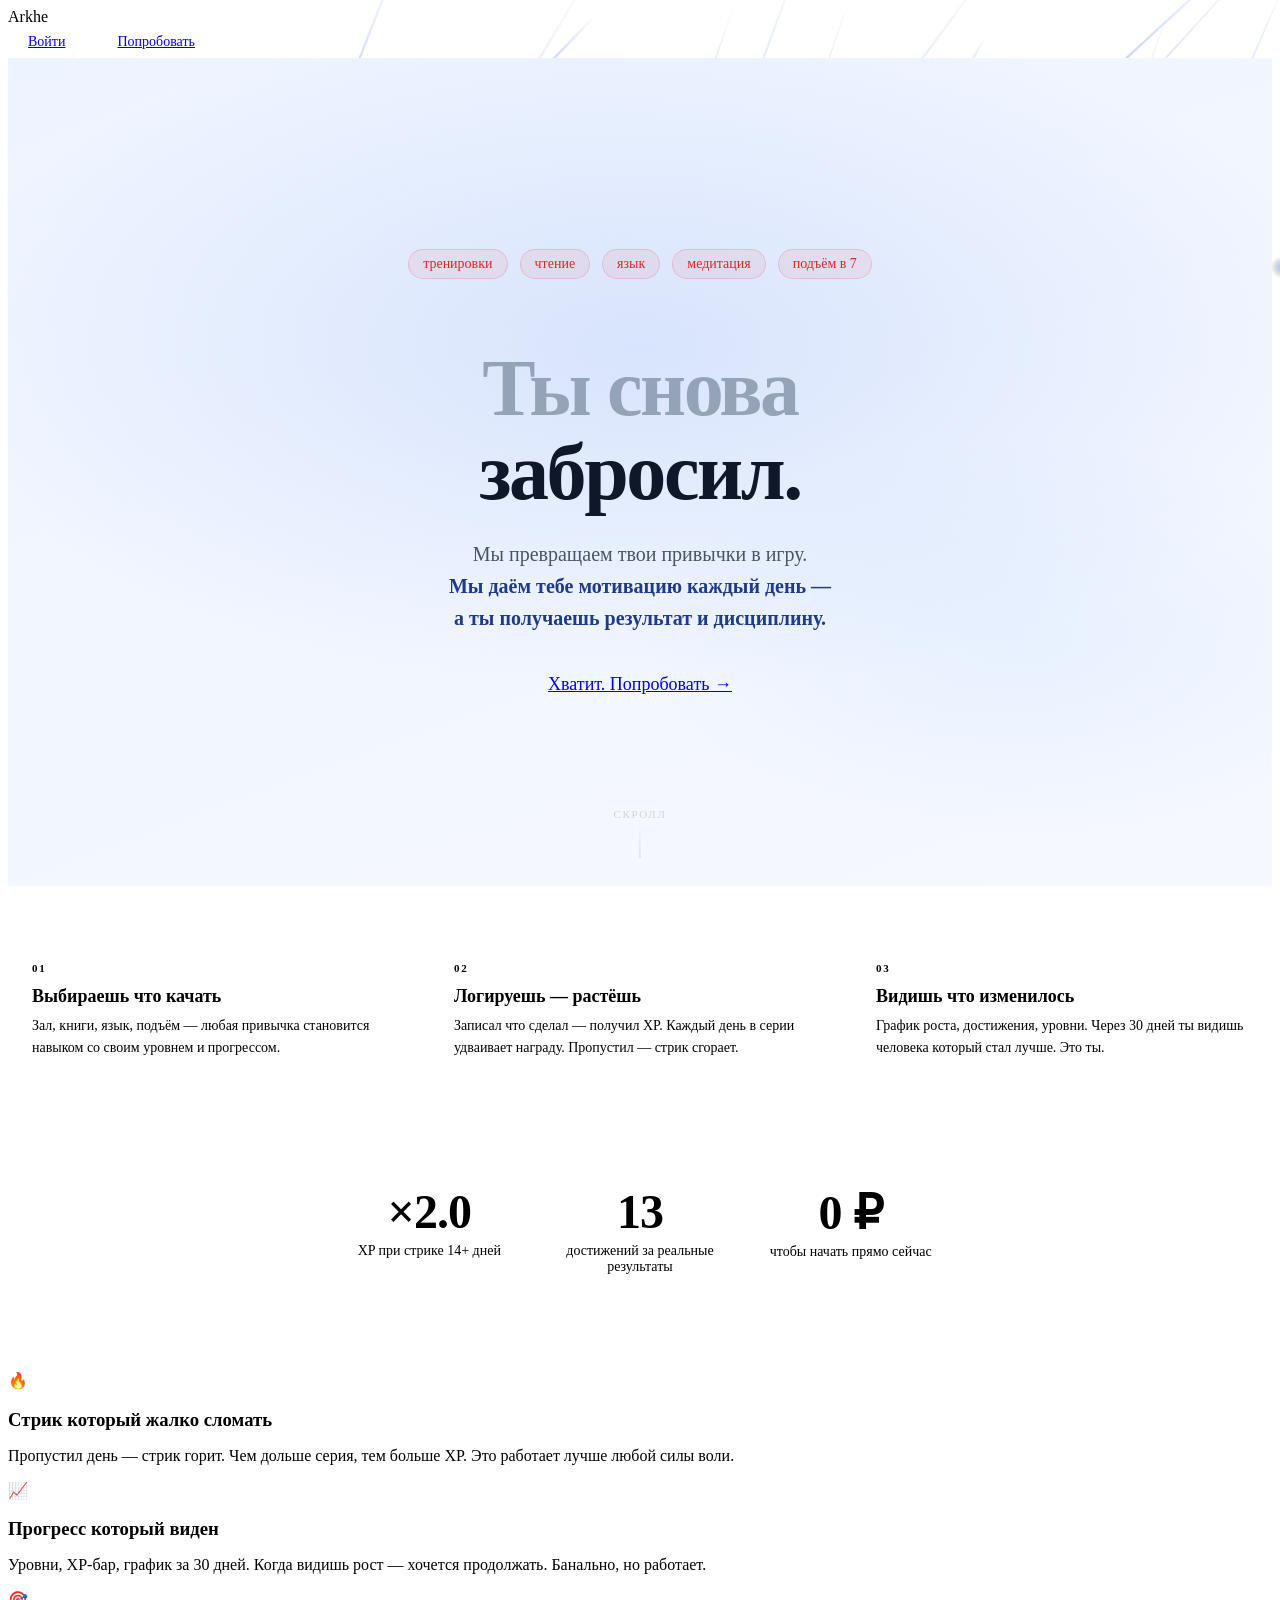
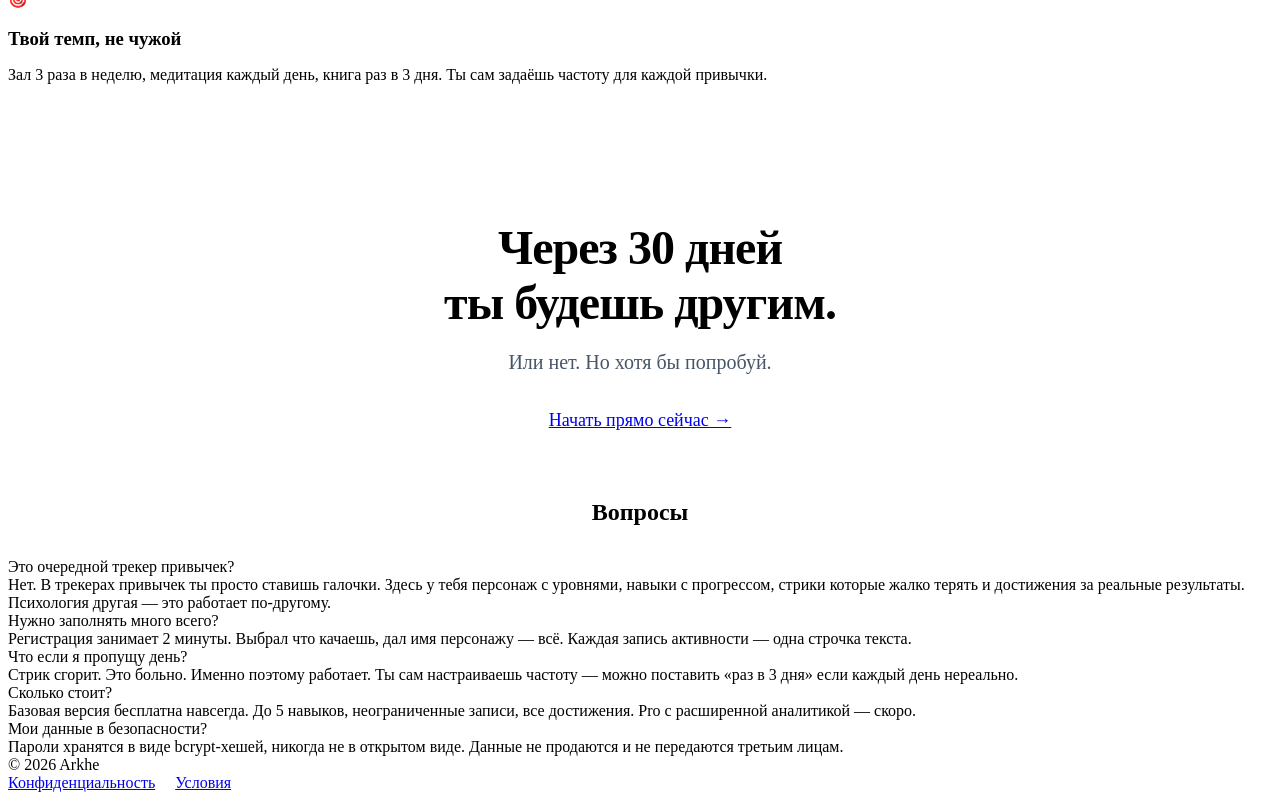
==== commit 49f2165b: "fix: light theme hero bg + smooth theme transition - Hero bg layers get proper light variants: soft " ====
--- a/web/index.html
+++ b/web/index.html
@@ -36,22 +36,52 @@
     }
     .hero-bg-layer.active { opacity: 1; }
 
-    /* Three atmospheric gradient scenes */
+    /* Dark: atmospheric deep navy scenes */
     #hbg0 {
-      background: radial-gradient(ellipse 80% 60% at 50% 40%, rgba(29,78,216,0.18) 0%, transparent 70%),
-                  radial-gradient(ellipse 40% 40% at 80% 70%, rgba(96,165,250,0.08) 0%, transparent 60%),
+      background: radial-gradient(ellipse 80% 60% at 50% 40%, rgba(29,78,216,0.22) 0%, transparent 70%),
+                  radial-gradient(ellipse 40% 40% at 80% 70%, rgba(96,165,250,0.1) 0%, transparent 60%),
                   linear-gradient(160deg, #07071a 0%, #0b0b22 100%);
     }
     #hbg1 {
-      background: radial-gradient(ellipse 70% 50% at 30% 60%, rgba(37,99,235,0.2) 0%, transparent 65%),
-                  radial-gradient(ellipse 50% 40% at 70% 30%, rgba(147,197,253,0.06) 0%, transparent 55%),
+      background: radial-gradient(ellipse 70% 50% at 30% 60%, rgba(37,99,235,0.25) 0%, transparent 65%),
+                  radial-gradient(ellipse 50% 40% at 70% 30%, rgba(147,197,253,0.08) 0%, transparent 55%),
                   linear-gradient(200deg, #060614 0%, #0d0d25 100%);
     }
     #hbg2 {
-      background: radial-gradient(ellipse 90% 55% at 60% 50%, rgba(29,78,216,0.15) 0%, transparent 70%),
-                  radial-gradient(ellipse 35% 45% at 20% 80%, rgba(96,165,250,0.1) 0%, transparent 60%),
+      background: radial-gradient(ellipse 90% 55% at 60% 50%, rgba(29,78,216,0.2) 0%, transparent 70%),
+                  radial-gradient(ellipse 35% 45% at 20% 80%, rgba(96,165,250,0.12) 0%, transparent 60%),
                   linear-gradient(140deg, #080818 0%, #0a0a20 100%);
     }
+
+    /* Light: airy sky scenes */
+    .light #hbg0 {
+      background: radial-gradient(ellipse 80% 60% at 50% 35%, rgba(37,99,235,0.12) 0%, transparent 70%),
+                  radial-gradient(ellipse 50% 40% at 80% 70%, rgba(96,165,250,0.08) 0%, transparent 60%),
+                  linear-gradient(160deg, #eef4ff 0%, #f5f8ff 100%);
+    }
+    .light #hbg1 {
+      background: radial-gradient(ellipse 70% 55% at 25% 55%, rgba(37,99,235,0.1) 0%, transparent 65%),
+                  radial-gradient(ellipse 60% 40% at 75% 25%, rgba(147,197,253,0.15) 0%, transparent 55%),
+                  linear-gradient(200deg, #f0f5ff 0%, #e8f0fe 100%);
+    }
+    .light #hbg2 {
+      background: radial-gradient(ellipse 90% 60% at 55% 50%, rgba(29,78,216,0.09) 0%, transparent 70%),
+                  radial-gradient(ellipse 40% 50% at 15% 75%, rgba(96,165,250,0.12) 0%, transparent 60%),
+                  linear-gradient(140deg, #f5f8ff 0%, #eff4ff 100%);
+    }
+
+    /* Light theme text overrides inside hero */
+    .light .hero-punch .dim { color: #94a3b8; }
+    .light .hero-punch .hit { color: #0f172a; }
+    .light .hero-sub { color: #475569; }
+    .light .hero-sub strong { color: #1e3a8a; }
+    .light .pain-tag {
+      background: rgba(239,68,68,0.08);
+      border-color: rgba(239,68,68,0.2);
+      color: #dc2626;
+    }
+    .light .hero-scroll-hint span { color: #94a3b8; }
+    .light .scroll-arrow { background: linear-gradient(to bottom, transparent, #94a3b8); }
 
     .hero-content {
       position: relative;
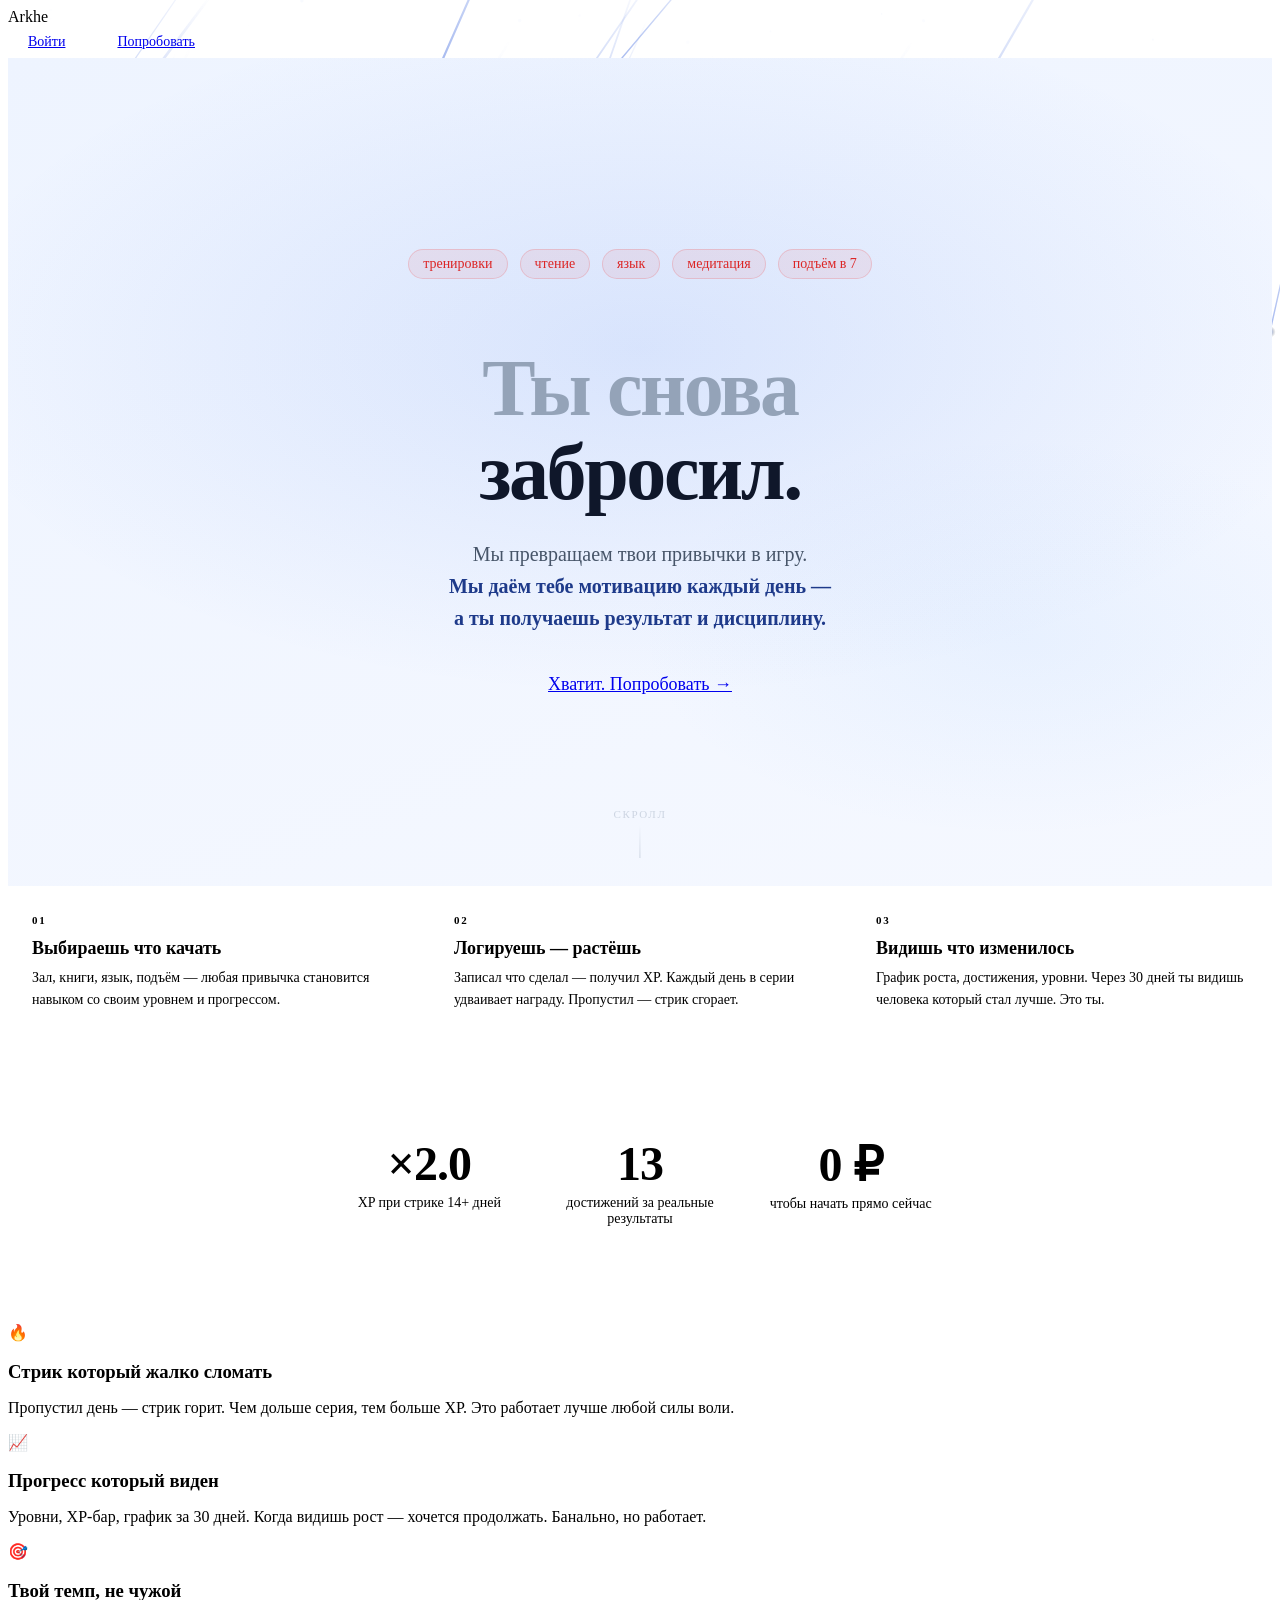
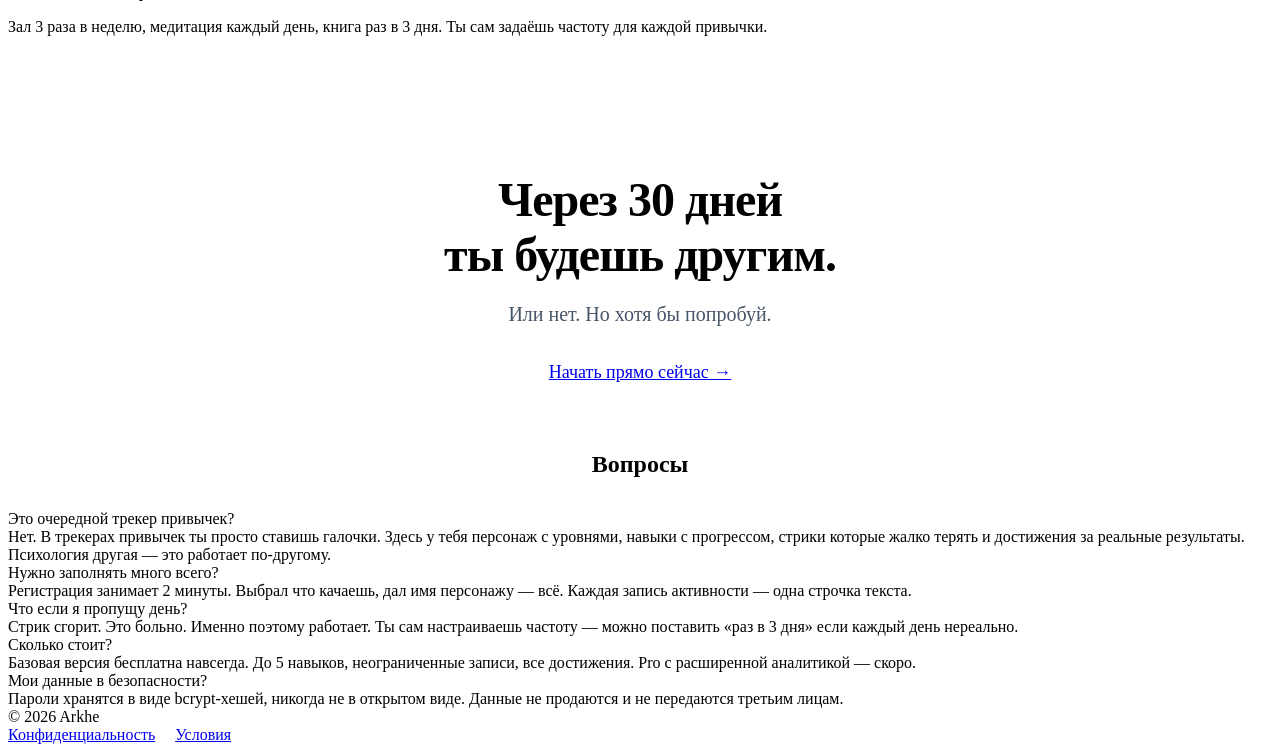
==== commit be79d376: "feat: web push notifications for streak reminders - Backend: VAPID-based Web Push (webpush-go), push" ====
--- a/web/index.html
+++ b/web/index.html
@@ -21,6 +21,28 @@
       justify-content: center;
       overflow: hidden;
     }
+    .landing-hero::after {
+      content: '';
+      position: absolute;
+      bottom: 0;
+      left: 0;
+      right: 0;
+      height: 320px;
+      background: linear-gradient(to bottom,
+        transparent 0%,
+        rgba(7,7,26,0.4) 40%,
+        var(--bg) 100%
+      );
+      pointer-events: none;
+      z-index: 2;
+    }
+    .light .landing-hero::after {
+      background: linear-gradient(to bottom,
+        transparent 0%,
+        rgba(240,244,255,0.5) 40%,
+        var(--bg) 100%
+      );
+    }
     .hero-bg-layers {
       position: absolute;
       inset: 0;
@@ -94,7 +116,7 @@
       bottom: 28px;
       left: 50%;
       transform: translateX(-50%);
-      z-index: 1;
+      z-index: 3;
       display: flex;
       flex-direction: column;
       align-items: center;
@@ -160,7 +182,7 @@
       background: var(--border);
       border-radius: var(--radius);
       overflow: hidden;
-      margin: 48px 0;
+      margin: 0 0 48px;
     }
     .how-step {
       background: var(--surface);
